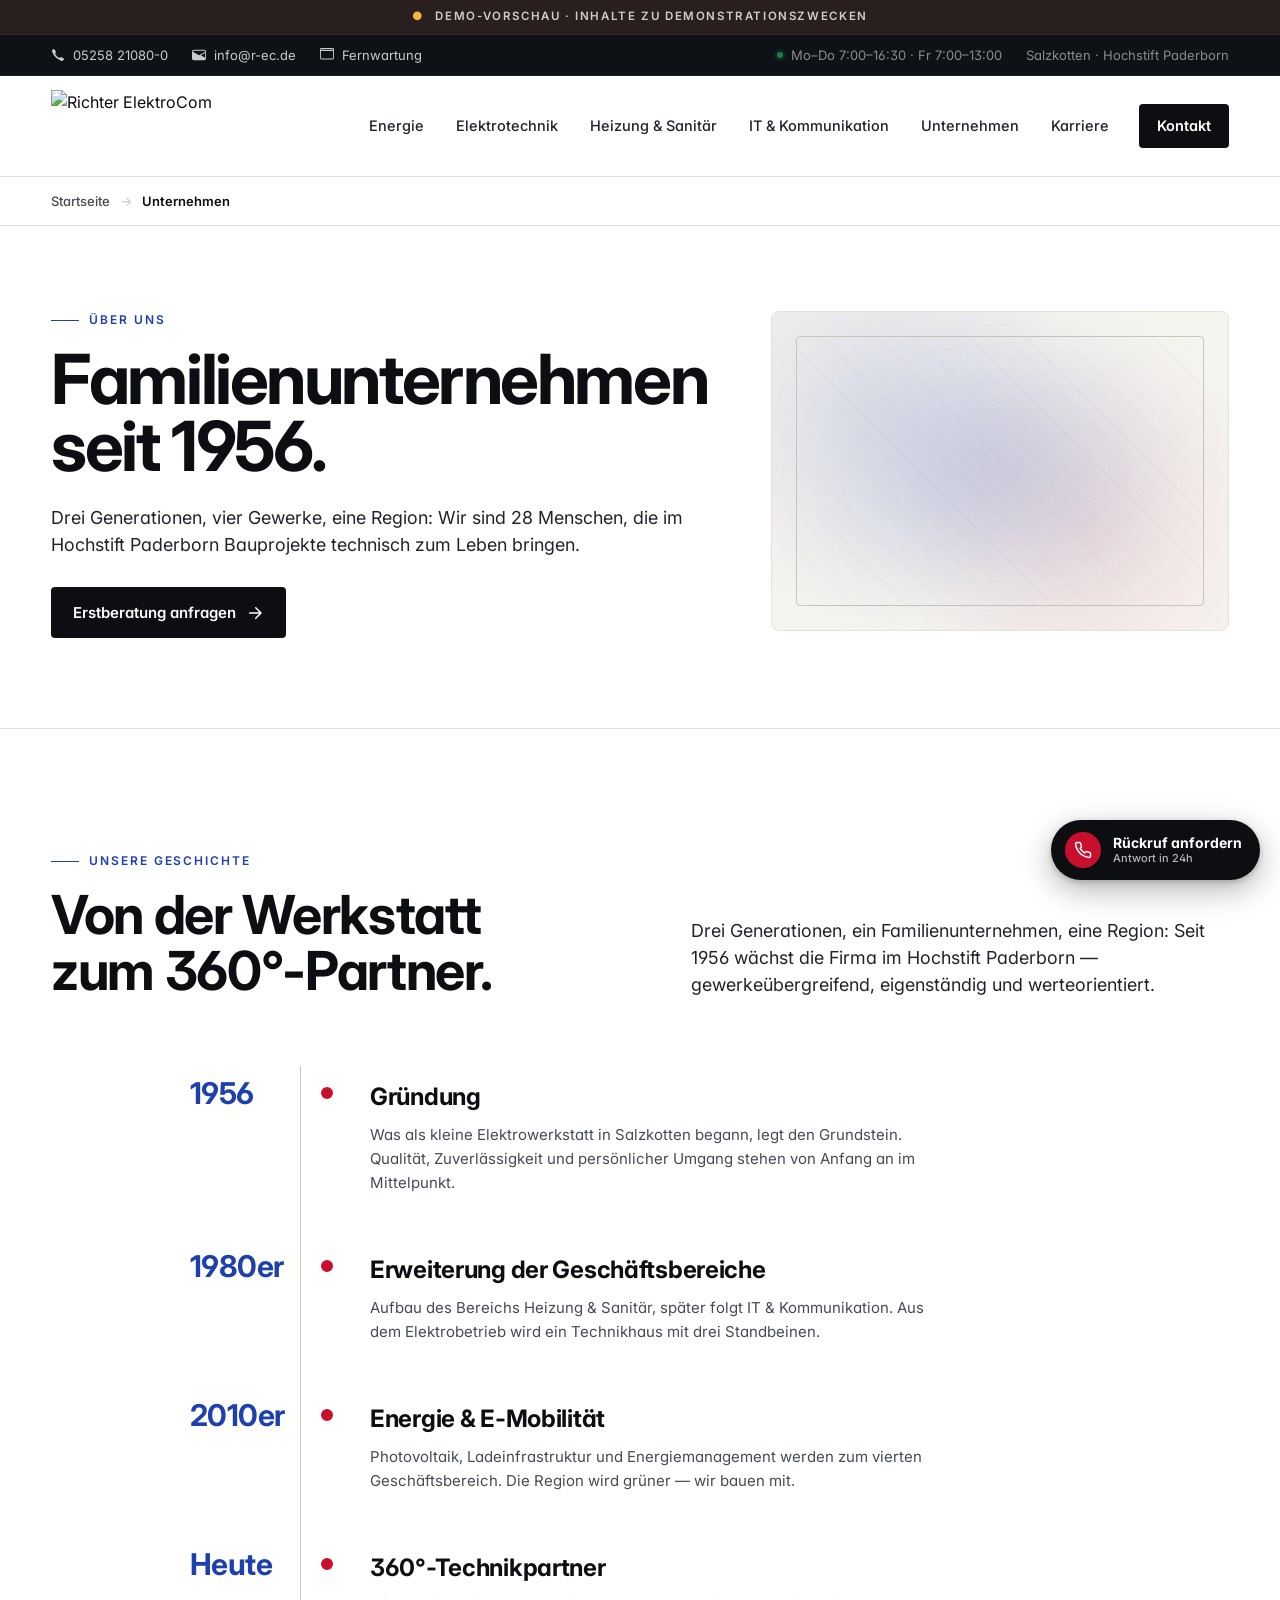
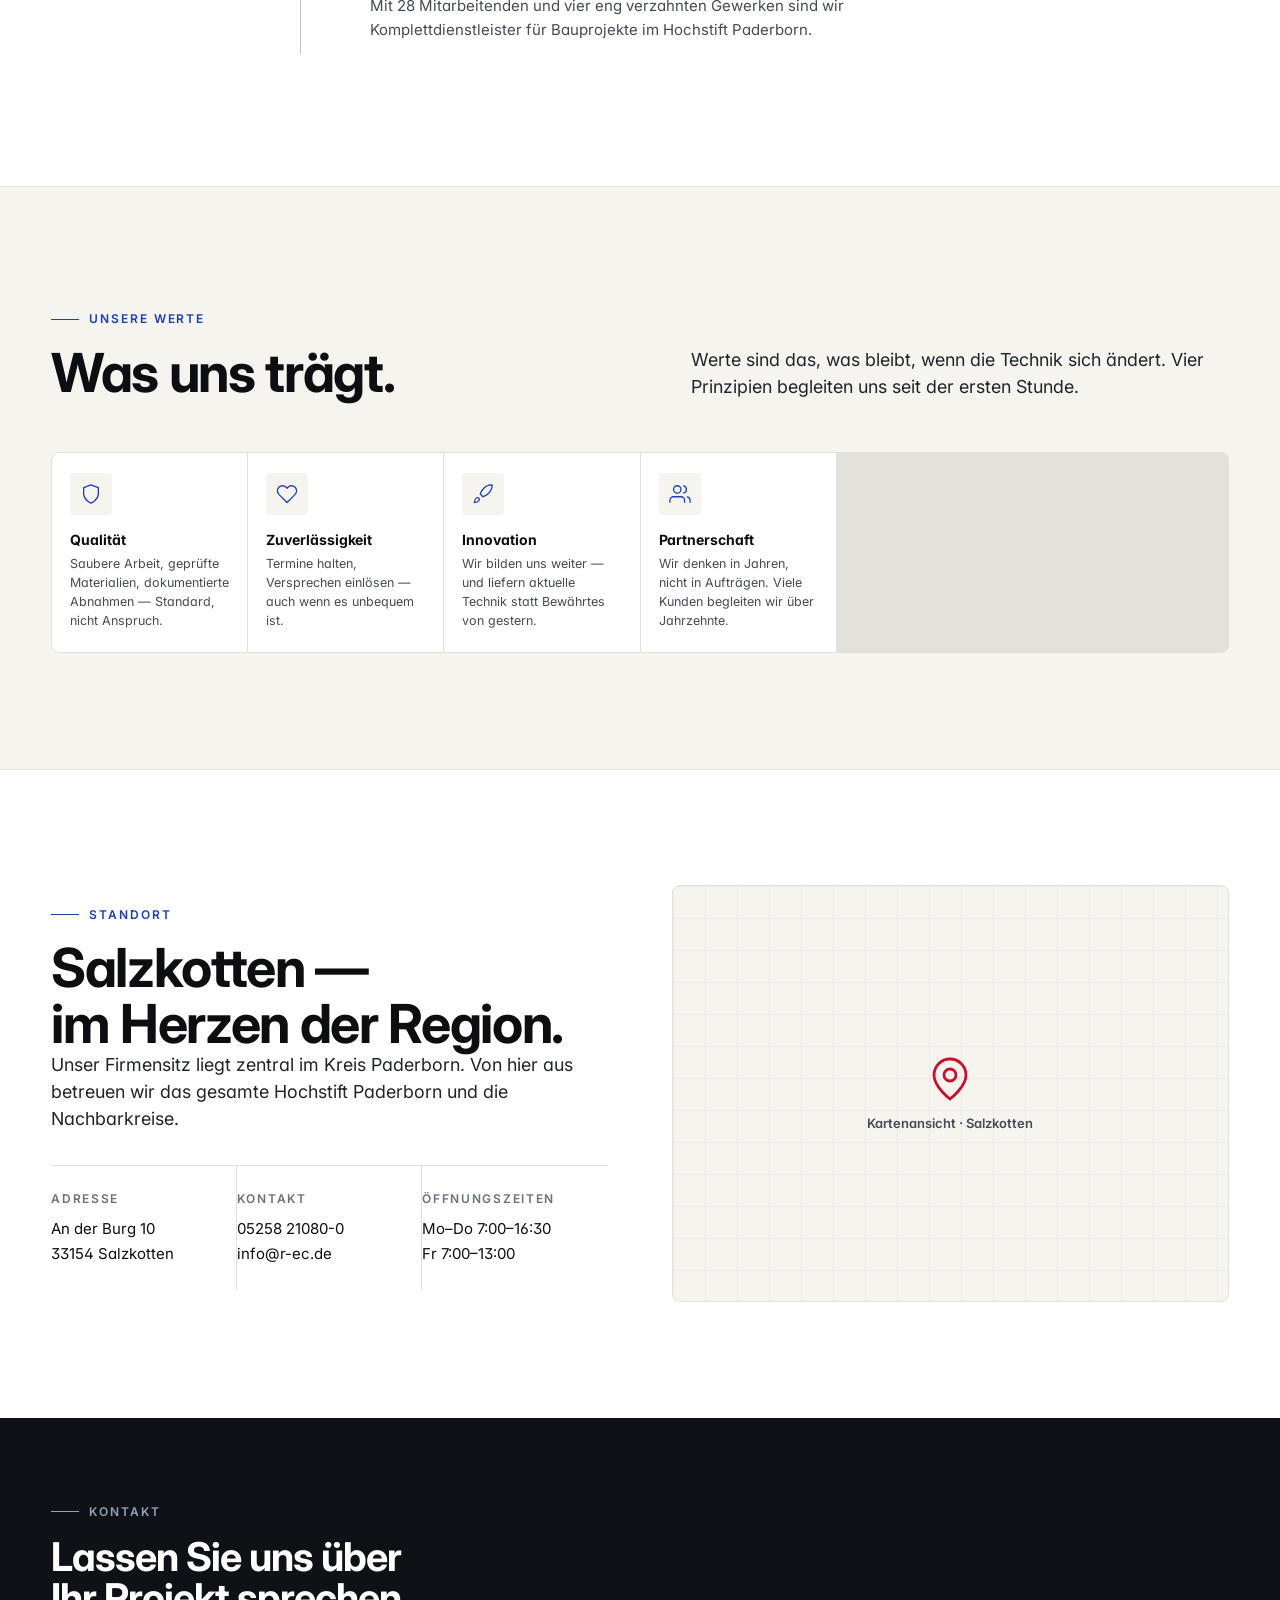
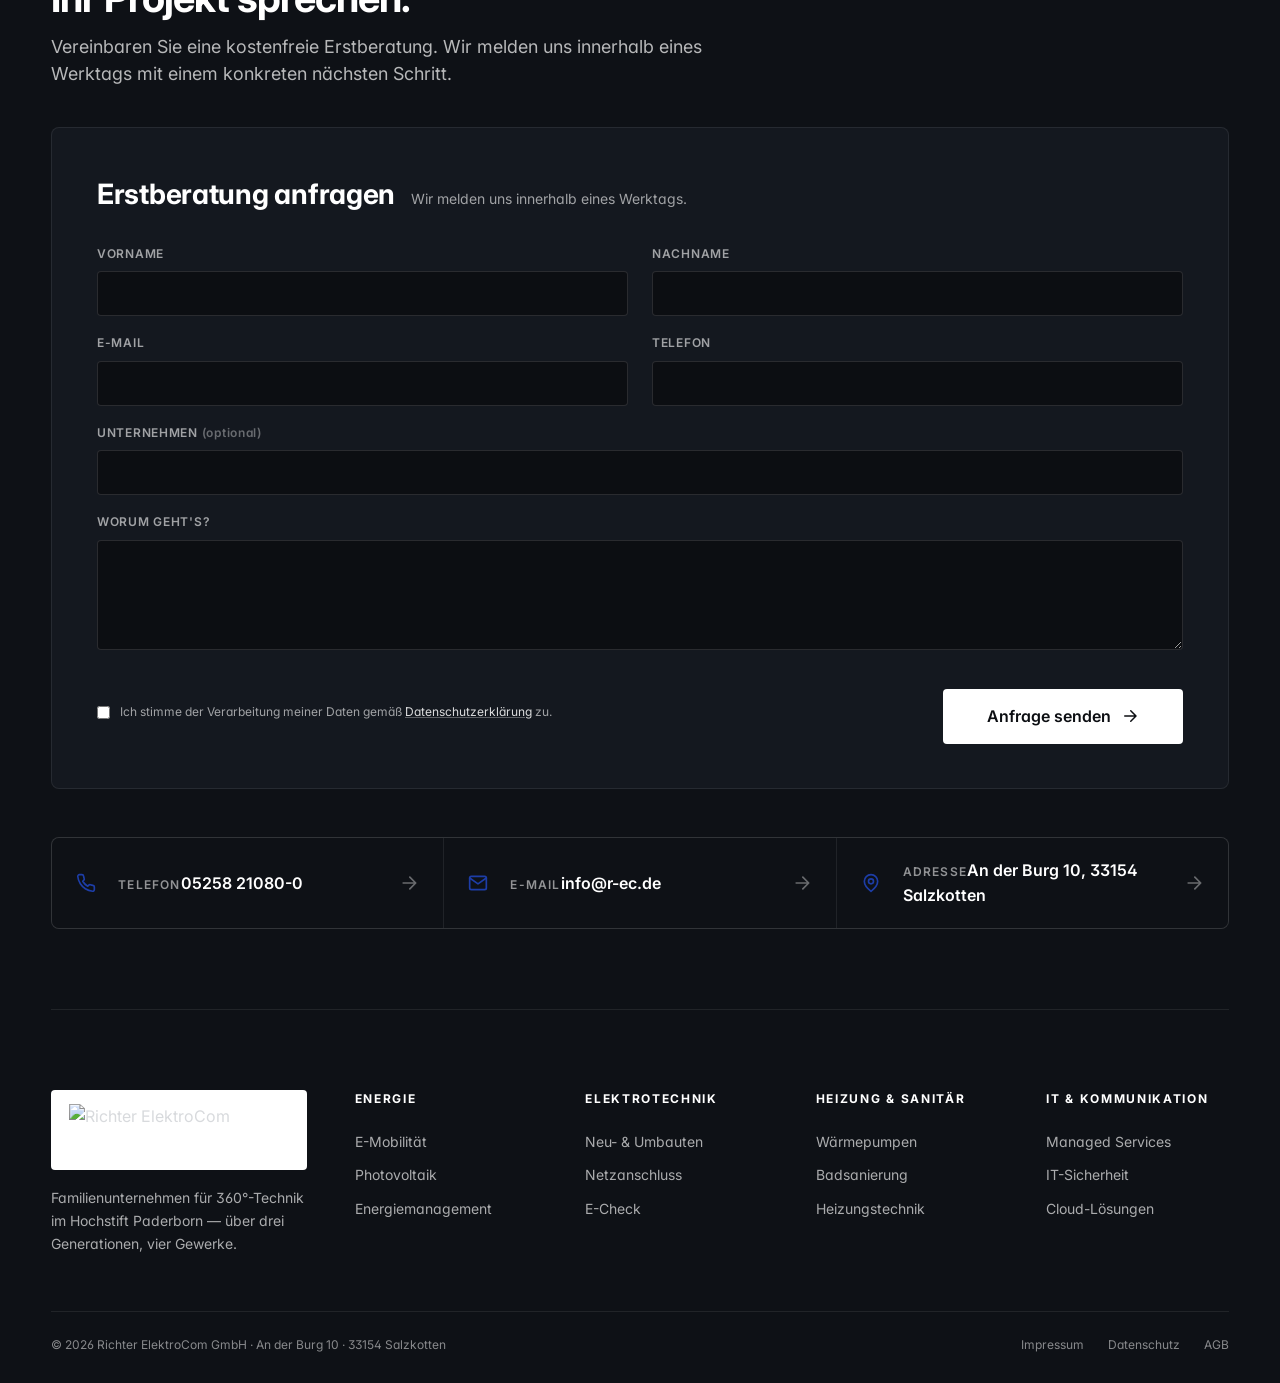
==== unternehmen.html @ 5698d4ee "Add files via upload V01" ====
<!DOCTYPE html>
<html lang="de">
<head>
  <meta charset="UTF-8" />
  <meta name="viewport" content="width=device-width, initial-scale=1, viewport-fit=cover" />
  <title>Unternehmen — Richter ElektroCom</title>
  <link rel="preconnect" href="https://fonts.googleapis.com" />
  <link rel="preconnect" href="https://fonts.gstatic.com" crossorigin />
  <link href="https://fonts.googleapis.com/css2?family=Inter:wght@400;500;600;700;800&display=swap" rel="stylesheet" />
  <link rel="stylesheet" href="style-pro.css" />
</head>
<body>

<div class="demo-strip"><span>●</span> Demo-Vorschau · Inhalte zu Demonstrationszwecken</div>

<div class="util-bar">
  <div class="wrap">
    <div class="util-left">
      <a class="util-link" href="tel:+495258210800"><svg viewBox="0 0 16 16" fill="currentColor"><path d="M3.654 1.328a.678.678 0 0 0-1.015-.063L1.605 2.3c-.483.484-.661 1.169-.45 1.77a17.568 17.568 0 0 0 4.168 6.608 17.569 17.569 0 0 0 6.608 4.168c.601.211 1.286.033 1.77-.45l1.034-1.034a.678.678 0 0 0-.063-1.015l-2.307-1.794a.678.678 0 0 0-.58-.122l-2.19.547a1.745 1.745 0 0 1-1.657-.459L5.482 8.062a1.745 1.745 0 0 1-.46-1.657l.548-2.19a.678.678 0 0 0-.122-.58L3.654 1.328z"/></svg>05258 21080-0</a>
      <a class="util-link" href="mailto:info@r-ec.de"><svg viewBox="0 0 16 16" fill="currentColor"><path d="M0 4a2 2 0 0 1 2-2h12a2 2 0 0 1 2 2v8a2 2 0 0 1-2 2H2a2 2 0 0 1-2-2V4zm2-1a1 1 0 0 0-1 1v.217l7 4.2 7-4.2V4a1 1 0 0 0-1-1H2zm13 2.383-4.758 2.855L15 11.114v-5.73z"/></svg>info@r-ec.de</a>
      <a class="util-link" href="#"><svg viewBox="0 0 16 16" fill="currentColor"><path d="M0 1.5A1.5 1.5 0 0 1 1.5 0h13A1.5 1.5 0 0 1 16 1.5v10A1.5 1.5 0 0 1 14.5 13h-13A1.5 1.5 0 0 1 0 11.5v-10zM1.5 1a.5.5 0 0 0-.5.5V2h14v-.5a.5.5 0 0 0-.5-.5h-13zm14 2.5H1v8a.5.5 0 0 0 .5.5h13a.5.5 0 0 0 .5-.5v-8z"/></svg>Fernwartung</a>
    </div>
    <div class="util-right">
      <span class="util-meta"><span class="dot"></span> Mo–Do 7:00–16:30 · Fr 7:00–13:00</span>
      <span class="util-meta">Salzkotten · Hochstift Paderborn</span>
    </div>
  </div>
</div>

<header class="site-header">
  <div class="wrap">
    <a href="index.html" class="brand"><img class="brand-logo" src="https://www.richter-elektrocom.de/wp-content/uploads/2023/02/R-EC_Logo_inv.png" alt="Richter ElektroCom" /></a>
    <nav class="nav">
      <a href="energie.html">Energie</a>
      <a href="elektrotechnik.html">Elektrotechnik</a>
      <a href="heizung-sanitaer.html">Heizung & Sanitär</a>
      <a href="it-kommunikation.html">IT & Kommunikation</a>
      <a href="unternehmen.html" aria-current="page" class="active">Unternehmen</a>
      <a href="karriere.html">Karriere</a>
      <a href="index.html#kontakt" class="cta">Kontakt</a>
    </nav>
    <button class="nav-mobile-toggle" id="navToggle" aria-label="Menü öffnen"><span></span></button>
  </div>
</header>

<aside class="nav-drawer" id="navDrawer">
  <div class="nav-drawer-head"><img class="brand-logo" src="https://www.richter-elektrocom.de/wp-content/uploads/2023/02/R-EC_Logo_inv.png" alt="Richter ElektroCom" /><button class="nav-drawer-close" id="navClose">×</button></div>
  <a href="energie.html">Energie <span class="num">01</span></a>
  <a href="elektrotechnik.html">Elektrotechnik <span class="num">02</span></a>
  <a href="heizung-sanitaer.html">Heizung & Sanitär <span class="num">03</span></a>
  <a href="it-kommunikation.html">IT & Kommunikation <span class="num">04</span></a>
  <a href="unternehmen.html" class="active">Unternehmen <span class="num">05</span></a>
  <a href="karriere.html">Karriere <span class="num">06</span></a>
  <a href="index.html#kontakt" style="color: var(--brand-blue);">Kontakt aufnehmen <span class="num">→</span></a>
</aside>


<nav class="breadcrumb"><div class="wrap"><a href="index.html">Startseite</a><span class="sep">→</span><span class="current">Unternehmen</span></div></nav>

<section class="page-hero" data-acc="default"><div class="wrap"><div class="page-hero-grid">
    <div>
      <span class="eyebrow">Über uns</span>
      <h1 class="h-display" style="font-size: clamp(36px, 5.4vw, 72px); margin-top: 16px;">Familienunternehmen<br/>seit 1956.</h1>
      <p class="lead" style="margin-top: 24px;">Drei Generationen, vier Gewerke, eine Region: Wir sind 28 Menschen, die im Hochstift Paderborn Bauprojekte technisch zum Leben bringen.</p>
      <div class="hero-cta" style="margin-top: 28px;">
        <a href="#kontakt" class="btn btn-primary">Erstberatung anfragen <span class="arr"><svg viewBox="0 0 24 24" fill="none" stroke="currentColor" stroke-width="2" stroke-linecap="round" stroke-linejoin="round"><path d="M5 12h14M13 5l7 7-7 7"/></svg></span></a>
      </div>
    </div>
    <div class="page-hero-art" aria-hidden="true"></div>
  </div></div></section>

<main>
<section class="story">
  <div class="wrap">
    <header class="services-head"><div><span class="eyebrow">Unsere Geschichte</span><h2 class="h-section" style="margin-top: 16px;">Von der Werkstatt<br/>zum 360°-Partner.</h2></div><p class="lead">Drei Generationen, ein Familienunternehmen, eine Region: Seit 1956 wächst die Firma im Hochstift Paderborn — gewerkeübergreifend, eigenständig und werteorientiert.</p></header>
    <div class="timeline"><article class="timeline-item" data-reveal data-reveal-idx="0"><div class="timeline-era">1956</div><div class="timeline-body"><h3>Gründung</h3><p>Was als kleine Elektrowerkstatt in Salzkotten begann, legt den Grundstein. Qualität, Zuverlässigkeit und persönlicher Umgang stehen von Anfang an im Mittelpunkt.</p></div></article><article class="timeline-item" data-reveal data-reveal-idx="1"><div class="timeline-era">1980er</div><div class="timeline-body"><h3>Erweiterung der Geschäftsbereiche</h3><p>Aufbau des Bereichs Heizung & Sanitär, später folgt IT & Kommunikation. Aus dem Elektrobetrieb wird ein Technikhaus mit drei Standbeinen.</p></div></article><article class="timeline-item" data-reveal data-reveal-idx="2"><div class="timeline-era">2010er</div><div class="timeline-body"><h3>Energie & E-Mobilität</h3><p>Photovoltaik, Ladeinfrastruktur und Energiemanagement werden zum vierten Geschäftsbereich. Die Region wird grüner — wir bauen mit.</p></div></article><article class="timeline-item" data-reveal data-reveal-idx="3"><div class="timeline-era">Heute</div><div class="timeline-body"><h3>360°-Technikpartner</h3><p>Mit 28 Mitarbeitenden und vier eng verzahnten Gewerken sind wir Komplettdienstleister für Bauprojekte im Hochstift Paderborn.</p></div></article></div>
  </div>
</section>
<section class="values">
  <div class="wrap">
    <header class="services-head"><div><span class="eyebrow">Unsere Werte</span><h2 class="h-section" style="margin-top: 16px;">Was uns trägt.</h2></div><p class="lead">Werte sind das, was bleibt, wenn die Technik sich ändert. Vier Prinzipien begleiten uns seit der ersten Stunde.</p></header>
    <div class="industry-grid">
      <div class="industry"><div class="industry-icon"><svg viewBox="0 0 24 24" fill="none" stroke="currentColor" stroke-width="1.4" stroke-linecap="round" stroke-linejoin="round"><path d="M12 22s8-4 8-10V5l-8-3-8 3v7c0 6 8 10 8 10z"/></svg></div><h4>Qualität</h4><p>Saubere Arbeit, geprüfte Materialien, dokumentierte Abnahmen — Standard, nicht Anspruch.</p></div>
      <div class="industry"><div class="industry-icon"><svg viewBox="0 0 24 24" fill="none" stroke="currentColor" stroke-width="1.4" stroke-linecap="round" stroke-linejoin="round"><path d="M20.84 4.61a5.5 5.5 0 0 0-7.78 0L12 5.67l-1.06-1.06a5.5 5.5 0 0 0-7.78 7.78l1.06 1.06L12 21.23l7.78-7.78 1.06-1.06a5.5 5.5 0 0 0 0-7.78z"/></svg></div><h4>Zuverlässigkeit</h4><p>Termine halten, Versprechen einlösen — auch wenn es unbequem ist.</p></div>
      <div class="industry"><div class="industry-icon"><svg viewBox="0 0 24 24" fill="none" stroke="currentColor" stroke-width="1.4" stroke-linecap="round" stroke-linejoin="round"><path d="M4.5 16.5c-1.5 1.26-2 5-2 5s3.74-.5 5-2c.71-.84.7-2.13-.09-2.91a2.18 2.18 0 0 0-2.91-.09zM12 15l-3-3a22 22 0 0 1 2-3.95A12.88 12.88 0 0 1 22 2c0 2.72-.78 7.5-6 11a22.35 22.35 0 0 1-4 2z"/></svg></div><h4>Innovation</h4><p>Wir bilden uns weiter — und liefern aktuelle Technik statt Bewährtes von gestern.</p></div>
      <div class="industry"><div class="industry-icon"><svg viewBox="0 0 24 24" fill="none" stroke="currentColor" stroke-width="1.4" stroke-linecap="round" stroke-linejoin="round"><path d="M17 21v-2a4 4 0 0 0-4-4H5a4 4 0 0 0-4 4v2"/><circle cx="9" cy="7" r="4"/><path d="M23 21v-2a4 4 0 0 0-3-3.87M16 3.13a4 4 0 0 1 0 7.75"/></svg></div><h4>Partnerschaft</h4><p>Wir denken in Jahren, nicht in Aufträgen. Viele Kunden begleiten wir über Jahrzehnte.</p></div>
    </div>
  </div>
</section>
<section class="location">
  <div class="wrap">
    <div class="location-grid">
      <div class="location-info"><span class="eyebrow">Standort</span><h2 class="h-section" style="margin-top: 16px;">Salzkotten —<br/>im Herzen der Region.</h2><p class="lead">Unser Firmensitz liegt zentral im Kreis Paderborn. Von hier aus betreuen wir das gesamte Hochstift Paderborn und die Nachbarkreise.</p>
        <div class="location-meta">
          <div><strong>Adresse</strong><span>An der Burg 10<br/>33154 Salzkotten</span></div>
          <div><strong>Kontakt</strong><span>05258 21080-0<br/>info@r-ec.de</span></div>
          <div><strong>Öffnungszeiten</strong><span>Mo–Do 7:00–16:30<br/>Fr 7:00–13:00</span></div>
        </div>
      </div>
      <div class="location-map"><div class="map-ph"><svg viewBox="0 0 24 24" fill="none" stroke="currentColor" stroke-width="1.4"><path d="M20 10c0 6-8 12-8 12s-8-6-8-12a8 8 0 0 1 16 0z"/><circle cx="12" cy="10" r="3"/></svg><span>Kartenansicht · Salzkotten</span></div></div>
    </div>
  </div>
</section>
</main>

<section class="contact" id="kontakt">
  <div class="wrap">
    <div class="contact-top">
      <div class="contact-info">
        <span class="eyebrow" style="color: #94a3b8;">Kontakt</span>
        <h2 class="h-section" style="margin-top: 16px;">Lassen Sie uns über<br/>Ihr Projekt sprechen.</h2>
        <p class="lead">Vereinbaren Sie eine kostenfreie Erstberatung. Wir melden uns innerhalb eines Werktags mit einem konkreten nächsten Schritt.</p>
      </div>
      <form class="form-card" onsubmit="event.preventDefault(); this.querySelector('.success').style.display='block'; this.querySelector('button').style.display='none';">
        <div class="form-head">
          <h3>Erstberatung anfragen</h3>
          <p class="sub">Wir melden uns innerhalb eines Werktags.</p>
        </div>
        <div class="form-grid">
          <div class="field"><label>Vorname</label><input type="text" required /></div>
          <div class="field"><label>Nachname</label><input type="text" required /></div>
          <div class="field"><label>E-Mail</label><input type="email" required /></div>
          <div class="field"><label>Telefon</label><input type="tel" required /></div>
          <div class="field span-all"><label>Unternehmen <span style="text-transform:none; opacity: 0.6;">(optional)</span></label><input type="text" /></div>
          <div class="field span-all"><label>Worum geht's?</label><textarea required></textarea></div>
        </div>
        <div class="form-foot">
          <div class="privacy">
            <input type="checkbox" required />
            <label>Ich stimme der Verarbeitung meiner Daten gemäß <a href="#">Datenschutzerklärung</a> zu.</label>
          </div>
          <button type="submit">
            Anfrage senden
            <svg width="18" height="18" viewBox="0 0 24 24" fill="none" stroke="currentColor" stroke-width="2" stroke-linecap="round" stroke-linejoin="round"><path d="M5 12h14M13 5l7 7-7 7"/></svg>
          </button>
        </div>
        <div class="success" style="display:none; margin-top: 20px; padding: 16px; background: rgba(16,185,129,0.1); border: 1px solid rgba(16,185,129,0.3); border-radius: 8px; color: #d1fae5; font-size: 14px;">✓ Vielen Dank! Wir melden uns innerhalb von 24 Stunden bei Ihnen.</div>
      </form>
    </div>
    <div class="contact-channels">
          <a class="channel" href="tel:+495258210800"><svg viewBox="0 0 24 24" fill="none" stroke="currentColor" stroke-width="2" stroke-linecap="round" stroke-linejoin="round"><path d="M22 16.92v3a2 2 0 0 1-2.18 2 19.79 19.79 0 0 1-8.63-3.07 19.5 19.5 0 0 1-6-6 19.79 19.79 0 0 1-3.07-8.67A2 2 0 0 1 4.11 2h3a2 2 0 0 1 2 1.72 12.84 12.84 0 0 0 .7 2.81 2 2 0 0 1-.45 2.11L8.09 9.91a16 16 0 0 0 6 6l1.27-1.27a2 2 0 0 1 2.11-.45 12.84 12.84 0 0 0 2.81.7A2 2 0 0 1 22 16.92z"/></svg><span><span class="label">Telefon</span><span class="value">05258 21080-0</span></span><svg class="arrow" width="18" height="18" viewBox="0 0 24 24" fill="none" stroke="currentColor" stroke-width="2" stroke-linecap="round" stroke-linejoin="round"><path d="M5 12h14M13 5l7 7-7 7"/></svg></a>
          <a class="channel" href="mailto:info@r-ec.de"><svg viewBox="0 0 24 24" fill="none" stroke="currentColor" stroke-width="2" stroke-linecap="round" stroke-linejoin="round"><path d="M4 4h16c1.1 0 2 .9 2 2v12c0 1.1-.9 2-2 2H4c-1.1 0-2-.9-2-2V6c0-1.1.9-2 2-2z"/><path d="m22 6-10 7L2 6"/></svg><span><span class="label">E-Mail</span><span class="value">info@r-ec.de</span></span><svg class="arrow" width="18" height="18" viewBox="0 0 24 24" fill="none" stroke="currentColor" stroke-width="2" stroke-linecap="round" stroke-linejoin="round"><path d="M5 12h14M13 5l7 7-7 7"/></svg></a>
          <a class="channel" href="#"><svg viewBox="0 0 24 24" fill="none" stroke="currentColor" stroke-width="2" stroke-linecap="round" stroke-linejoin="round"><path d="M20 10c0 6-8 12-8 12s-8-6-8-12a8 8 0 0 1 16 0z"/><circle cx="12" cy="10" r="3"/></svg><span><span class="label">Adresse</span><span class="value">An der Burg 10, 33154 Salzkotten</span></span><svg class="arrow" width="18" height="18" viewBox="0 0 24 24" fill="none" stroke="currentColor" stroke-width="2" stroke-linecap="round" stroke-linejoin="round"><path d="M5 12h14M13 5l7 7-7 7"/></svg></a>
        </div>

    <div class="footer-grid">
      <div class="footer-col footer-brand"><img class="brand-logo" src="https://www.richter-elektrocom.de/wp-content/uploads/2023/02/R-EC_Logo_inv.png" alt="Richter ElektroCom" style="height: 52px;" /><p>Familienunternehmen für 360°-Technik im Hochstift Paderborn — über drei Generationen, vier Gewerke.</p></div>
      <div class="footer-col"><h5>Energie</h5><a href="energie.html#e-mobilitaet">E-Mobilität</a><a href="energie.html#photovoltaik">Photovoltaik</a><a href="energie.html#energiemanagement">Energiemanagement</a></div>
      <div class="footer-col"><h5>Elektrotechnik</h5><a href="elektrotechnik.html#neu-umbauten">Neu- & Umbauten</a><a href="elektrotechnik.html#netzanschluss">Netzanschluss</a><a href="elektrotechnik.html#e-check">E-Check</a></div>
      <div class="footer-col"><h5>Heizung & Sanitär</h5><a href="heizung-sanitaer.html#waermepumpen">Wärmepumpen</a><a href="heizung-sanitaer.html#badsanierung">Badsanierung</a><a href="heizung-sanitaer.html#heizungstechnik">Heizungstechnik</a></div>
      <div class="footer-col"><h5>IT & Kommunikation</h5><a href="it-kommunikation.html#managed-services">Managed Services</a><a href="it-kommunikation.html#it-sicherheit">IT-Sicherheit</a><a href="it-kommunikation.html#cloud">Cloud-Lösungen</a></div>
    </div>
    <div class="footer-bottom"><p>© 2026 Richter ElektroCom GmbH · An der Burg 10 · 33154 Salzkotten</p><div class="links"><a href="#">Impressum</a><a href="#">Datenschutz</a><a href="#">AGB</a></div></div>
  </div>
</section>

<a href="#kontakt" class="sticky-cta" aria-label="Rückruf anfordern">
  <span class="sticky-cta-icon" aria-hidden="true"><svg viewBox="0 0 24 24" fill="none" stroke="currentColor" stroke-width="2" stroke-linecap="round" stroke-linejoin="round"><path d="M22 16.92v3a2 2 0 0 1-2.18 2 19.79 19.79 0 0 1-8.63-3.07 19.5 19.5 0 0 1-6-6 19.79 19.79 0 0 1-3.07-8.67A2 2 0 0 1 4.11 2h3a2 2 0 0 1 2 1.72 12.84 12.84 0 0 0 .7 2.81 2 2 0 0 1-.45 2.11L8.09 9.91a16 16 0 0 0 6 6l1.27-1.27a2 2 0 0 1 2.11-.45 12.84 12.84 0 0 1 2.81.7A2 2 0 0 1 22 16.92z"/></svg></span>
  <span class="sticky-cta-text"><span class="t1">Rückruf anfordern</span><span class="t2">Antwort in 24h</span></span>
</a>

<script>
  const navToggle = document.getElementById('navToggle');
  const navDrawer = document.getElementById('navDrawer');
  const navClose = document.getElementById('navClose');
  if (navToggle && navDrawer && navClose) {
    navToggle.addEventListener('click', () => { navDrawer.classList.add('open'); document.body.style.overflow='hidden'; });
    navClose.addEventListener('click', () => { navDrawer.classList.remove('open'); document.body.style.overflow=''; });
    navDrawer.querySelectorAll('a').forEach(a => a.addEventListener('click', () => { navDrawer.classList.remove('open'); document.body.style.overflow=''; }));
  }
  if ('IntersectionObserver' in window) {
    const items = document.querySelectorAll('[data-reveal], .step-v');
    const observer = new IntersectionObserver((entries) => {
      entries.forEach((entry) => {
        if (entry.isIntersecting) {
          const idx = parseInt(entry.target.getAttribute('data-reveal-idx') || '0', 10);
          setTimeout(() => entry.target.classList.add('in'), idx * 100);
          observer.unobserve(entry.target);
        }
      });
    }, { threshold: 0.2, rootMargin: '0px 0px -8% 0px' });
    items.forEach(el => observer.observe(el));
  } else {
    document.querySelectorAll('[data-reveal], .step-v').forEach(el => el.classList.add('in'));
  }
</script>

</body>
</html>
---- style-pro.css ----
/* ==========================================
   RICHTER ELEKTROCOM — PRO REDESIGN
   Industrial Editorial — robust, restrained
   ========================================== */

:root {
  /* Brand */
  --brand-blue:        #1e40af;
  --brand-blue-deep:   #14307e;
  --brand-red:         #c8102e;       /* R-EC logo red */

  /* Sparten-Akzente (use as hairlines / 4px chips only) */
  --acc-energie:       #0f8a5b;
  --acc-elektro:       #c8102e;
  --acc-heizung:       #1d4ed8;
  --acc-it:            #4b5563;

  /* Neutrals */
  --ink:               #0c0e12;
  --ink-2:             #1f242b;
  --ink-3:             #444b54;
  --muted:             #6a727b;
  --hair:              #e3e1dc;       /* warm hairline */
  --hair-strong:       #c9c6bf;
  --paper:             #ffffff;
  --paper-warm:        #f6f4ef;       /* warm off-white */
  --paper-cool:        #f3f5f8;       /* cool surface */
  --steel:             #0e1116;       /* near-black for footer / dark sections */

  /* Type */
  --sans: "Inter", -apple-system, BlinkMacSystemFont, "Segoe UI", Roboto, sans-serif;
  --display: "Inter", "Inter Tight", -apple-system, BlinkMacSystemFont, sans-serif;

  /* Geometry */
  --rad-xs: 2px;
  --rad-sm: 4px;
  --rad-md: 8px;
  --rad-lg: 14px;

  /* Layout */
  --gutter: clamp(20px, 4vw, 56px);
  --max:    1440px;
}

* { box-sizing: border-box; margin: 0; padding: 0; }

html { -webkit-text-size-adjust: 100%; scroll-behavior: smooth; }

body {
  font-family: var(--sans);
  font-size: 16px;
  line-height: 1.55;
  color: var(--ink);
  background: var(--paper);
  -webkit-font-smoothing: antialiased;
  -moz-osx-font-smoothing: grayscale;
  font-feature-settings: "ss01", "cv11";
  overflow-x: hidden;
}

img { max-width: 100%; height: auto; display: block; }
a { color: inherit; text-decoration: none; }
button { font: inherit; color: inherit; background: none; border: 0; cursor: pointer; }

::selection { background: var(--brand-blue); color: #fff; }

.wrap {
  width: 100%;
  max-width: var(--max);
  margin: 0 auto;
  padding: 0 var(--gutter);
}

/* ============ Type system ============ */
.eyebrow {
  font-size: 12px;
  letter-spacing: 0.16em;
  text-transform: uppercase;
  font-weight: 600;
  color: var(--brand-blue);
  display: inline-flex;
  align-items: center;
  gap: 10px;
}
.eyebrow::before {
  content: "";
  width: 28px; height: 1px;
  background: currentColor;
  display: inline-block;
}

.h-display {
  font-family: var(--display);
  font-size: clamp(40px, 6.4vw, 88px);
  line-height: 0.98;
  letter-spacing: -0.035em;
  font-weight: 700;
  color: var(--ink);
  text-wrap: balance;
}
.h-section {
  font-family: var(--display);
  font-size: clamp(32px, 4.2vw, 56px);
  line-height: 1.04;
  letter-spacing: -0.025em;
  font-weight: 700;
  text-wrap: balance;
}
.h-card {
  font-size: clamp(22px, 2.2vw, 28px);
  line-height: 1.15;
  letter-spacing: -0.018em;
  font-weight: 700;
}
.lead {
  font-size: clamp(17px, 1.4vw, 20px);
  line-height: 1.5;
  color: var(--ink-2);
  max-width: 62ch;
}
.lead .lead-emph {
  font-weight: 700;
  font-size: 1.14em;
  color: var(--ink);
}
.body-muted { color: var(--ink-3); }

/* ============ Top utility bar ============ */
.util-bar {
  background: var(--steel);
  color: #d8dadd;
  font-size: 13px;
  border-bottom: 1px solid #1c2026;
}
.util-bar .wrap {
  display: flex;
  align-items: center;
  justify-content: space-between;
  gap: 24px;
  padding-top: 10px;
  padding-bottom: 10px;
}
.util-left, .util-right {
  display: flex;
  gap: 24px;
  align-items: center;
  flex-wrap: wrap;
}
.util-link {
  display: inline-flex;
  align-items: center;
  gap: 8px;
  color: inherit;
  opacity: 0.92;
  transition: opacity 0.2s;
}
.util-link:hover { opacity: 1; color: #fff; }
.util-link svg { width: 14px; height: 14px; flex-shrink: 0; }
.util-meta {
  display: inline-flex;
  align-items: center;
  gap: 8px;
  opacity: 0.6;
}
.util-meta .dot {
  width: 6px; height: 6px; border-radius: 50%;
  background: #22c55e;
  box-shadow: 0 0 0 3px rgba(34,197,94,0.18);
}
@media (max-width: 800px) {
  .util-bar .wrap { padding-left: 16px; padding-right: 16px; }
  .util-right { display: none; }
  .util-left { gap: 16px; font-size: 12px; }
}

/* ============ Header / Nav ============ */
.site-header {
  position: sticky;
  top: 0;
  z-index: 90;
  background: rgba(255,255,255,0.96);
  backdrop-filter: saturate(180%) blur(10px);
  -webkit-backdrop-filter: saturate(180%) blur(10px);
  border-bottom: 1px solid var(--hair);
}
.site-header .wrap {
  display: flex;
  align-items: center;
  justify-content: space-between;
  gap: 32px;
  padding-top: 14px;
  padding-bottom: 14px;
}
.brand {
  display: flex;
  align-items: center;
  gap: 14px;
  flex-shrink: 0;
}
.brand-logo {
  height: 72px;
  width: auto;
  display: block;
}
@media (max-width: 600px) {
  .brand-logo { height: 54px; }
}
.brand-wordmark {
  display: none;
  flex-direction: column;
  line-height: 1.05;
}
.brand-wordmark .row1 {
  font-size: 13px;
  font-weight: 700;
  letter-spacing: 0.04em;
  text-transform: uppercase;
  color: var(--muted);
}
.brand-wordmark .row2 {
  font-size: 11px;
  letter-spacing: 0.14em;
  text-transform: uppercase;
  color: var(--muted);
  font-weight: 500;
  margin-top: 2px;
}
@media (min-width: 700px) {
  .brand-wordmark { display: flex; }
}

.nav {
  display: flex;
  align-items: center;
  gap: 4px;
}
.nav a {
  position: relative;
  padding: 10px 14px;
  font-size: 14.5px;
  font-weight: 500;
  color: var(--ink-2);
  border-radius: var(--rad-sm);
  transition: color 0.18s, background 0.18s;
}
.nav a:hover { color: var(--brand-blue); background: var(--paper-warm); }
.nav a.cta {
  margin-left: 12px;
  background: var(--ink);
  color: #fff;
  padding: 11px 18px;
  font-weight: 600;
}
.nav a.cta:hover { background: var(--brand-blue); }

.nav-mobile-toggle {
  display: none;
  width: 44px; height: 44px;
  align-items: center;
  justify-content: center;
}
.nav-mobile-toggle span {
  width: 22px; height: 2px;
  background: var(--ink);
  position: relative;
  transition: background 0.2s;
}
.nav-mobile-toggle span::before,
.nav-mobile-toggle span::after {
  content: "";
  position: absolute;
  left: 0;
  width: 22px; height: 2px;
  background: var(--ink);
  transition: transform 0.25s;
}
.nav-mobile-toggle span::before { top: -7px; }
.nav-mobile-toggle span::after  { top: 7px;  }

@media (max-width: 1080px) {
  .nav { display: none; }
  .nav-mobile-toggle { display: inline-flex; }
}

/* Mobile drawer */
.nav-drawer {
  position: fixed;
  inset: 0;
  background: var(--paper);
  z-index: 200;
  display: none;
  flex-direction: column;
  padding: 24px 24px 40px;
  overflow-y: auto;
}
.nav-drawer.open { display: flex; }
.nav-drawer-head {
  display: flex;
  justify-content: space-between;
  align-items: center;
  margin-bottom: 32px;
}
.nav-drawer-close {
  width: 44px; height: 44px;
  display: grid; place-items: center;
  font-size: 28px;
  color: var(--ink);
}
.nav-drawer a {
  display: flex;
  align-items: center;
  justify-content: space-between;
  padding: 18px 0;
  font-size: 22px;
  font-weight: 600;
  border-top: 1px solid var(--hair);
}
.nav-drawer a:last-child { border-bottom: 1px solid var(--hair); }
.nav-drawer a .num {
  font-size: 13px;
  font-weight: 500;
  color: var(--muted);
  font-variant-numeric: tabular-nums;
}

/* ============ Anniversary strip (replaces multi-color banner) ============ */
.anniv-strip {
  background: var(--paper-warm);
  border-bottom: 1px solid var(--hair);
}
.anniv-strip .wrap {
  display: flex;
  align-items: center;
  justify-content: center;
  gap: 24px;
  padding-top: 10px;
  padding-bottom: 10px;
  flex-wrap: wrap;
  font-size: 13px;
}
.anniv-badge {
  display: inline-flex;
  align-items: baseline;
  gap: 6px;
  font-weight: 700;
}
.anniv-badge .num {
  font-size: 22px;
  letter-spacing: -0.04em;
  color: var(--brand-blue);
}
.anniv-strip .sep {
  width: 1px; height: 14px; background: var(--hair-strong);
}
.anniv-strip .meta {
  color: var(--ink-3);
}

/* ============ HERO ============ */
.hero {
  border-bottom: 1px solid var(--hair);
  position: relative;
  overflow: hidden;
}
.hero .wrap {
  display: flex;
  flex-direction: column;
  gap: clamp(32px, 4vw, 56px);
  padding-top: clamp(40px, 6vw, 80px);
  padding-bottom: clamp(40px, 6vw, 80px);
}
.hero-top {
  display: grid;
  grid-template-columns: 1fr;
  gap: 24px;
}
.hero-text { display: flex; flex-direction: column; gap: clamp(18px, 2vw, 28px); }
.hero-text .region {
  display: inline-flex;
  align-items: center;
  gap: 10px;
  font-size: 13px;
  color: var(--ink-3);
  font-weight: 500;
  letter-spacing: 0.02em;
}
.hero-text .region svg { width: 14px; height: 14px; color: var(--brand-red); }
.hero-cta {
  display: flex;
  gap: 12px;
  flex-wrap: wrap;
  margin-top: 4px;
}
.btn {
  display: inline-flex;
  align-items: center;
  gap: 10px;
  padding: 14px 22px;
  font-size: 15px;
  font-weight: 600;
  border-radius: var(--rad-sm);
  transition: transform 0.18s, background 0.18s, box-shadow 0.18s, color 0.18s;
  min-height: 48px;
  white-space: nowrap;
}
.btn-primary {
  background: var(--ink);
  color: #fff;
}
.btn-primary:hover { background: var(--brand-blue); }
.btn-ghost {
  background: transparent;
  color: var(--ink);
  border: 1px solid var(--hair-strong);
}
.btn-ghost:hover { border-color: var(--ink); background: var(--paper-warm); }
.btn .arr {
  display: inline-flex;
  width: 18px; height: 18px;
  align-items: center; justify-content: center;
  transition: transform 0.2s;
}
.btn:hover .arr { transform: translateX(3px); }

/* Big horizontal team photo, full container width */
.hero-image {
  position: relative;
  border-radius: var(--rad-md);
  overflow: hidden;
  background: var(--paper-warm);
  isolation: isolate;
}
.hero-image img {
  width: 100%;
  height: auto;
  display: block;
}
.hero-image::after {
  content: "";
  position: absolute;
  inset: 0;
  background: linear-gradient(180deg, transparent 60%, rgba(12,14,18,0.32));
  z-index: 1;
  pointer-events: none;
}
.hero-stamp {
  position: absolute;
  left: 24px;
  bottom: 24px;
  z-index: 2;
  display: flex;
  align-items: center;
  gap: 12px;
  background: rgba(12,14,18,0.72);
  backdrop-filter: blur(8px);
  color: #fff;
  padding: 12px 16px;
  border-radius: var(--rad-sm);
  font-size: 13px;
}
.hero-stamp .pin {
  width: 15px; height: 15px;
  color: rgba(255,255,255,0.92);
  flex-shrink: 0;
}
@media (max-width: 600px) {
  .hero-stamp { left: 12px; bottom: 12px; font-size: 11px; padding: 8px 12px; gap: 8px; }
}

/* Stats integrated onto the hero image */
.hero-overlay {
  position: absolute;
  inset: auto 0 0 0;
  z-index: 2;
  display: flex;
  align-items: flex-end;
  justify-content: space-between;
  flex-wrap: wrap;
  gap: 16px 28px;
  padding: clamp(40px, 7vw, 72px) clamp(20px, 3vw, 36px) clamp(20px, 2.4vw, 30px);
  background: linear-gradient(to top, rgba(8,10,14,0.86) 0%, rgba(8,10,14,0.5) 45%, transparent 100%);
}
.hero-overlay .hero-stamp {
  position: static;
}
.hero-figures {
  display: flex;
  gap: clamp(22px, 3vw, 44px);
  margin-left: auto;
}
.hero-fig { text-align: right; color: #fff; line-height: 1; }
.hero-fig .v {
  display: block;
  font-size: clamp(26px, 2.8vw, 40px);
  font-weight: 700;
  letter-spacing: -0.03em;
}
.hero-fig .v sup {
  font-size: 0.5em;
  vertical-align: super;
  color: #7fb0ff;
  margin-left: 1px;
}
.hero-fig .k {
  display: block;
  margin-top: 8px;
  font-size: 11px;
  letter-spacing: 0.08em;
  text-transform: uppercase;
  color: rgba(255,255,255,0.72);
  font-weight: 600;
}
@media (max-width: 600px) {
  .hero-overlay { flex-direction: column; align-items: flex-start; gap: 14px; }
  .hero-figures { gap: 20px; margin-left: 0; }
  .hero-fig { text-align: left; }
}

/* Hero stats row — inside text column */
.hero-stats {
  display: grid;
  grid-template-columns: repeat(3, 1fr);
  border-top: 1px solid var(--hair);
  padding-top: 24px;
  gap: 16px;
  margin-top: 4px;
}
@media (max-width: 540px) {
  .hero-stats { grid-template-columns: repeat(3, 1fr); gap: 12px; }
}
.hero-stat .v {
  font-size: clamp(26px, 3vw, 38px);
  letter-spacing: -0.03em;
  font-weight: 700;
  line-height: 1;
}
.hero-stat .v sup {
  font-size: 0.5em;
  color: var(--brand-blue);
  font-weight: 700;
  vertical-align: super;
  margin-left: 2px;
}
.hero-stat .k {
  font-size: 13px;
  color: var(--muted);
  margin-top: 6px;
  letter-spacing: 0.01em;
}



/* ============ Services ============ */
.services {
  padding: clamp(72px, 9vw, 140px) 0;
  background: var(--paper);
}
.services-head {
  display: grid;
  grid-template-columns: 1.1fr 1fr;
  gap: 48px;
  align-items: end;
  margin-bottom: clamp(40px, 4vw, 64px);
}
.services-head .lead { margin-top: 8px; }
@media (max-width: 800px) {
  .services-head { grid-template-columns: 1fr; gap: 16px; }
}

.svc-grid {
  display: grid;
  grid-template-columns: repeat(2, 1fr);
  gap: 1px;
  background: var(--hair);
  border: 1px solid var(--hair);
  border-radius: var(--rad-md);
  overflow: hidden;
}
@media (max-width: 800px) { .svc-grid { grid-template-columns: 1fr; } }

/* ----- CARD VARIANT A: Editorial (default) ----- */
.svc {
  background: var(--paper);
  padding: clamp(28px, 3vw, 44px);
  display: grid;
  grid-template-rows: auto auto 1fr auto auto;
  gap: 16px;
  min-height: 380px;
  position: relative;
  transition: background 0.25s, transform 0.3s cubic-bezier(0.2,0.7,0.3,1), box-shadow 0.3s;
  cursor: pointer;
}
.svc:hover {
  background: var(--paper-warm);
  transform: translateY(-4px);
  box-shadow: 0 16px 40px rgba(12,14,18,0.09);
  z-index: 1;
}
.svc-num {
  font-size: 13px;
  font-variant-numeric: tabular-nums;
  color: var(--muted);
  letter-spacing: 0.04em;
  font-weight: 600;
  display: flex;
  align-items: center;
  gap: 10px;
}
.svc-num::before {
  content: "";
  display: inline-block;
  width: 12px; height: 12px;
  border-radius: 50%;
  background: var(--acc, var(--brand-blue));
}
.svc[data-acc="energie"] { --acc: var(--acc-energie); }
.svc[data-acc="elektro"] { --acc: var(--acc-elektro); }
.svc[data-acc="heizung"] { --acc: var(--acc-heizung); }
.svc[data-acc="it"]      { --acc: var(--acc-it); }

.svc-title { color: var(--ink); }
.svc-desc {
  color: var(--ink-3);
  font-size: 15px;
  line-height: 1.55;
  max-width: 50ch;
}
.svc-list {
  list-style: none;
  display: grid;
  grid-template-columns: repeat(2, 1fr);
  gap: 8px 24px;
  margin-top: 4px;
}
.svc-list li {
  font-size: 13.5px;
  color: var(--ink-2);
  display: flex;
  gap: 8px;
  align-items: baseline;
}
.svc-list li::before {
  content: "";
  flex-shrink: 0;
  width: 6px; height: 1px;
  background: var(--acc);
  align-self: center;
}
.svc-foot {
  display: flex;
  justify-content: space-between;
  align-items: center;
  padding-top: 16px;
  margin-top: 8px;
  border-top: 1px solid var(--hair);
}
.svc-foot a {
  font-size: 14px;
  font-weight: 600;
  color: var(--ink);
  display: inline-flex;
  align-items: center;
  gap: 8px;
  transition: gap 0.2s, color 0.2s;
}
.svc-foot a:hover { gap: 14px; color: var(--brand-blue); }
.svc-foot .tag {
  font-size: 11px;
  letter-spacing: 0.12em;
  text-transform: uppercase;
  color: var(--muted);
  font-weight: 600;
}

/* ----- CARD VARIANT B: Image-led ----- */
.svc-grid[data-variant="image"] .svc {
  padding: 0;
  display: flex;
  flex-direction: column;
  min-height: 460px;
  background: var(--ink);
  color: #fff;
  overflow: hidden;
}
.svc-grid[data-variant="image"] .svc::before {
  content: "";
  position: absolute;
  inset: 0;
  background: var(--svc-img, var(--paper-warm));
  background-size: cover;
  background-position: center;
  z-index: 0;
  transition: transform 0.5s cubic-bezier(0.2,0,0.2,1);
}
.svc-grid[data-variant="image"] .svc::after {
  content: "";
  position: absolute;
  inset: 0;
  background: linear-gradient(180deg, rgba(12,14,18,0.08) 0%, rgba(12,14,18,0.30) 48%, rgba(12,14,18,0.84) 100%);
  z-index: 1;
}
.svc-grid[data-variant="image"] .svc:hover::before { transform: scale(1.04); }
.svc-grid[data-variant="image"] .svc > * {
  position: relative;
  z-index: 2;
  color: #fff;
}
.svc-grid[data-variant="image"] .svc-num { color: rgba(255,255,255,0.7); padding: 28px 32px 0; }
.svc-grid[data-variant="image"] .svc-title { padding: 0 32px; margin-top: auto; }
.svc-grid[data-variant="image"] .svc-desc { color: rgba(255,255,255,0.78); padding: 0 32px; }
.svc-grid[data-variant="image"] .svc-list { display: none; }
.svc-grid[data-variant="image"] .svc-foot { padding: 16px 32px 28px; border-top: 1px solid rgba(255,255,255,0.18); }
.svc-grid[data-variant="image"] .svc-foot a { color: #fff; }
.svc-grid[data-variant="image"] .svc-foot .tag { color: rgba(255,255,255,0.6); }

/* ----- CARD VARIANT C: Monolith (dark with thin accent rail) ----- */
.svc-grid[data-variant="mono"] {
  background: var(--ink);
  border-color: var(--ink-2);
}
.svc-grid[data-variant="mono"] .svc {
  background: var(--ink);
  color: #fff;
  border-left: 3px solid var(--acc);
}
.svc-grid[data-variant="mono"] .svc:hover { background: #14181f; }
.svc-grid[data-variant="mono"] .svc-num { color: rgba(255,255,255,0.65); }
.svc-grid[data-variant="mono"] .svc-title { color: #fff; }
.svc-grid[data-variant="mono"] .svc-desc { color: rgba(255,255,255,0.7); }
.svc-grid[data-variant="mono"] .svc-list li { color: rgba(255,255,255,0.78); }
.svc-grid[data-variant="mono"] .svc-foot { border-top-color: rgba(255,255,255,0.12); }
.svc-grid[data-variant="mono"] .svc-foot a { color: #fff; }
.svc-grid[data-variant="mono"] .svc-foot a:hover { color: var(--acc); }
.svc-grid[data-variant="mono"] .svc-foot .tag { color: rgba(255,255,255,0.5); }

/* ============ Process / 360 — vertikal mit Icon links ============ */
.process {
  background: var(--paper-warm);
  border-top: 1px solid var(--hair);
  border-bottom: 1px solid var(--hair);
  padding: clamp(72px, 9vw, 140px) 0;
}
.process-head {
  display: grid;
  grid-template-columns: 1.1fr 1fr;
  gap: 48px;
  align-items: end;
  margin-bottom: clamp(40px, 4vw, 64px);
}
@media (max-width: 800px) { .process-head { grid-template-columns: 1fr; gap: 16px; } }

.steps-v {
  display: flex;
  flex-direction: column;
  max-width: 980px;
  margin: 0 auto;
  position: relative;
}
/* vertical guide line (desktop only) */
.steps-v::before {
  content: "";
  position: absolute;
  left: 47px;
  top: 0;
  bottom: 0;
  width: 1px;
  background: var(--hair-strong);
  z-index: 0;
}
@media (max-width: 700px) {
  .steps-v::before { left: 27px; }
}

.step-v {
  display: grid;
  grid-template-columns: 96px 1fr;
  align-items: start;
  gap: 32px;
  padding: 32px 0;
  border-bottom: 1px solid var(--hair-strong);
  position: relative;
  opacity: 0;
  transform: translateY(40px);
  transition: opacity 0.7s cubic-bezier(0.2,0.7,0.3,1), transform 0.7s cubic-bezier(0.2,0.7,0.3,1);
}
.step-v.in {
  opacity: 1;
  transform: translateY(0);
}
.step-v:last-child { border-bottom: 0; }
@media (max-width: 700px) {
  .step-v { grid-template-columns: 56px 1fr; gap: 18px; padding: 24px 0; }
}

.step-icon {
  width: 96px; height: 96px;
  border-radius: var(--rad-md);
  background: var(--paper);
  border: 1px solid var(--hair-strong);
  display: grid;
  place-items: center;
  color: var(--brand-blue);
  position: relative;
  z-index: 1;
  transition: transform 0.4s cubic-bezier(0.2,0.7,0.3,1), border-color 0.4s, box-shadow 0.4s;
}
.step-v.in .step-icon {
  border-color: var(--ink);
  box-shadow: 0 8px 24px rgba(12,14,18,0.06);
}
.step-icon svg { width: 40px; height: 40px; }
@media (max-width: 700px) {
  .step-icon { width: 56px; height: 56px; }
  .step-icon svg { width: 24px; height: 24px; }
}

.step-body { padding-top: 8px; }
.step-body .step-meta {
  font-size: 12px;
  letter-spacing: 0.16em;
  text-transform: uppercase;
  color: var(--muted);
  font-weight: 600;
  display: inline-flex;
  align-items: center;
  gap: 10px;
}
.step-body .step-meta::before {
  content: "";
  width: 18px; height: 1px; background: currentColor;
}
.step-body h3 {
  font-size: clamp(20px, 2.2vw, 26px);
  font-weight: 700;
  line-height: 1.2;
  margin-top: 12px;
  letter-spacing: -0.018em;
  color: var(--ink);
}
.step-body p {
  font-size: clamp(14px, 1.05vw, 16px);
  color: var(--ink-3);
  margin-top: 10px;
  line-height: 1.6;
  max-width: 56ch;
}
.step-body ul {
  list-style: none;
  display: flex;
  flex-wrap: wrap;
  gap: 6px 8px;
  margin-top: 16px;
}
.step-body ul li {
  font-size: 12px;
  font-weight: 600;
  letter-spacing: 0.04em;
  padding: 5px 10px;
  background: var(--paper);
  border: 1px solid var(--hair-strong);
  border-radius: 999px;
  color: var(--ink-2);
}

/* ============ Trust badges strip ============ */
.trust-strip {
  background: var(--paper);
  border-bottom: 1px solid var(--hair);
}
.trust-badges {
  display: grid;
  grid-template-columns: repeat(4, 1fr);
  gap: 0;
  padding: 24px 0;
}
@media (max-width: 900px) { .trust-badges { grid-template-columns: repeat(2, 1fr); } }
@media (max-width: 480px) { .trust-badges { grid-template-columns: 1fr; } }
.badge {
  display: flex;
  align-items: center;
  gap: 14px;
  padding: 12px 24px;
  border-right: 1px solid var(--hair);
}
.badge:last-child { border-right: 0; }
@media (max-width: 900px) {
  .badge:nth-child(2n) { border-right: 0; }
  .badge:nth-child(-n+2) { border-bottom: 1px solid var(--hair); }
  .badge { padding: 16px 20px; }
}
@media (max-width: 480px) {
  .badge { border-right: 0; border-bottom: 1px solid var(--hair); }
  .badge:last-child { border-bottom: 0; }
}
.badge-icon {
  width: 44px; height: 44px;
  border-radius: var(--rad-sm);
  background: var(--paper-warm);
  display: grid; place-items: center;
  color: var(--brand-blue);
  flex-shrink: 0;
}
.badge-icon svg { width: 22px; height: 22px; }
.badge-v {
  font-size: 17px;
  font-weight: 700;
  letter-spacing: -0.012em;
  color: var(--ink);
  line-height: 1.1;
}
.badge-v span {
  font-weight: 500;
  color: var(--muted);
  font-size: 13px;
  margin-left: 2px;
}
.badge-k {
  font-size: 12px;
  color: var(--muted);
  margin-top: 4px;
  line-height: 1.4;
}

/* ============ "Warum R-EC" section ============ */
.why {
  padding: clamp(72px, 9vw, 140px) 0;
  background: var(--ink);
  color: #fff;
  position: relative;
  overflow: hidden;
}
.why::before {
  content: "";
  position: absolute;
  top: 0; right: 0; bottom: 0;
  width: 40%;
  background:
    radial-gradient(circle at 70% 30%, rgba(30,64,175,0.18), transparent 60%),
    radial-gradient(circle at 90% 70%, rgba(200,16,46,0.10), transparent 50%);
  pointer-events: none;
}
.why .wrap { position: relative; z-index: 1; }
.why-grid {
  display: grid;
  grid-template-columns: 1fr 1.1fr;
  gap: clamp(40px, 5vw, 80px);
  align-items: start;
}
@media (max-width: 900px) { .why-grid { grid-template-columns: 1fr; } }

.why-text .eyebrow { color: #93a4c4; }
.why-text .h-section { color: #fff; }
.why-text .lead { color: rgba(255,255,255,0.72); }

.why-list {
  list-style: none;
  display: grid;
  grid-template-columns: 1fr 1fr;
  gap: 24px;
}
@media (max-width: 700px) { .why-list { grid-template-columns: 1fr; gap: 20px; } }
.why-list li {
  display: grid;
  grid-template-columns: 32px 1fr;
  gap: 16px;
  align-items: start;
}
.why-check {
  width: 32px; height: 32px;
  border-radius: 50%;
  background: rgba(34,197,94,0.15);
  color: #34d399;
  display: grid;
  place-items: center;
  flex-shrink: 0;
}
.why-check svg { width: 18px; height: 18px; }
.why-list strong {
  display: block;
  color: #fff;
  font-size: 15.5px;
  font-weight: 700;
  letter-spacing: -0.005em;
  line-height: 1.3;
}
.why-list p {
  color: rgba(255,255,255,0.62);
  font-size: 13.5px;
  line-height: 1.55;
  margin-top: 6px;
}

/* ============ Industries section — compact ============ */
.industries {
  padding: clamp(48px, 6vw, 96px) 0;
  background: var(--paper);
  border-bottom: 1px solid var(--hair);
}
.industries .services-head { margin-bottom: 28px; }
.industry-grid {
  display: grid;
  grid-template-columns: repeat(6, 1fr);
  gap: 1px;
  background: var(--hair);
  border: 1px solid var(--hair);
  border-radius: var(--rad-md);
  overflow: hidden;
}
@media (max-width: 1100px) { .industry-grid { grid-template-columns: repeat(3, 1fr); } }
@media (max-width: 600px)  { .industry-grid { grid-template-columns: repeat(2, 1fr); } }

.industry {
  background: var(--paper);
  padding: 20px 18px 22px;
  transition: background 0.25s, transform 0.3s cubic-bezier(0.2,0.7,0.3,1);
  cursor: default;
}
.industry:hover {
  background: var(--paper-warm);
  transform: translateY(-3px);
}
.industry-icon {
  width: 42px; height: 42px;
  border-radius: var(--rad-sm);
  background: var(--paper-warm);
  display: grid;
  place-items: center;
  color: var(--brand-blue);
  margin-bottom: 14px;
  transition: background 0.25s, color 0.25s;
}
.industry-icon svg { width: 22px; height: 22px; }
.industry:hover .industry-icon { background: var(--brand-blue); color: #fff; }
.industry h4 {
  font-size: 14px;
  font-weight: 700;
  letter-spacing: -0.005em;
  color: var(--ink);
  margin-bottom: 5px;
}
.industry p {
  font-size: 12.5px;
  line-height: 1.5;
  color: var(--ink-3);
}

/* ============ Partner ticker (auto-scroll) ============ */
.partners {
  background: var(--paper-warm);
  border-top: 1px solid var(--hair);
  padding: 56px 0 64px;
  overflow: hidden;
}
.partners-head {
  text-align: center;
  font-size: 12px;
  font-weight: 600;
  letter-spacing: 0.18em;
  text-transform: uppercase;
  color: var(--muted);
  margin-bottom: 28px;
}
.ticker {
  position: relative;
  overflow: hidden;
  border-top: 1px solid var(--hair-strong);
  border-bottom: 1px solid var(--hair-strong);
  background: var(--paper-warm);
  /* fade edges */
  -webkit-mask-image: linear-gradient(to right, transparent 0, black 80px, black calc(100% - 80px), transparent 100%);
          mask-image: linear-gradient(to right, transparent 0, black 80px, black calc(100% - 80px), transparent 100%);
}
.ticker-track {
  display: flex;
  align-items: center;
  width: max-content;
  animation: tickerScroll 50s linear infinite;
}
.ticker:hover .ticker-track { animation-play-state: paused; }
.ticker-item {
  flex-shrink: 0;
  min-width: 220px;
  padding: 36px 40px;
  font-size: 17px;
  font-weight: 700;
  letter-spacing: -0.005em;
  color: var(--ink-3);
  text-align: center;
  border-right: 1px solid var(--hair-strong);
  white-space: nowrap;
}
.ticker-item:hover { color: var(--ink); }
@keyframes tickerScroll {
  from { transform: translateX(0); }
  to   { transform: translateX(-50%); }
}
@media (prefers-reduced-motion: reduce) {
  .ticker-track { animation-duration: 200s; }
}
@media (max-width: 600px) {
  .ticker-item { min-width: 160px; padding: 28px 24px; font-size: 15px; }
  .ticker-track { animation-duration: 40s; }
}

/* ============ Sticky callback CTA ============ */
.sticky-cta {
  position: fixed;
  right: 20px;
  bottom: 20px;
  z-index: 80;
  display: inline-flex;
  align-items: center;
  gap: 12px;
  background: var(--ink);
  color: #fff;
  padding: 12px 18px 12px 14px;
  border-radius: 999px;
  box-shadow: 0 10px 30px rgba(12,14,18,0.3), 0 2px 6px rgba(12,14,18,0.2);
  transition: transform 0.2s, background 0.2s;
  font-weight: 600;
  font-size: 14px;
}
.sticky-cta:hover {
  background: var(--brand-blue);
  transform: translateY(-2px);
}
.sticky-cta-icon {
  width: 36px; height: 36px;
  border-radius: 50%;
  background: var(--brand-red);
  display: grid; place-items: center;
  flex-shrink: 0;
  color: #fff;
  animation: pulse 2.4s cubic-bezier(0.4,0,0.6,1) infinite;
}
.sticky-cta-icon svg { width: 18px; height: 18px; }
.sticky-cta-text {
  display: flex;
  flex-direction: column;
  line-height: 1.15;
}
.sticky-cta-text .t1 { font-weight: 700; font-size: 14px; }
.sticky-cta-text .t2 { font-size: 11px; opacity: 0.7; font-weight: 500; margin-top: 1px; }
@keyframes pulse {
  0%, 100% { box-shadow: 0 0 0 0 rgba(200,16,46,0.55); }
  50%      { box-shadow: 0 0 0 14px rgba(200,16,46,0); }
}
@media (max-width: 600px) {
  .sticky-cta { right: 12px; bottom: 12px; padding: 8px 14px 8px 8px; }
  .sticky-cta-text .t2 { display: none; }
}

/* ============ Reveal animation (data-reveal) ============ */
[data-reveal] {
  opacity: 0;
  transform: translateY(28px);
  transition: opacity 0.65s cubic-bezier(0.2,0.7,0.3,1), transform 0.65s cubic-bezier(0.2,0.7,0.3,1);
}
[data-reveal].in {
  opacity: 1;
  transform: translateY(0);
}

/* ============ Subpage: Breadcrumb ============ */
.breadcrumb {
  background: var(--paper);
  border-bottom: 1px solid var(--hair);
  padding: 14px 0;
}
.breadcrumb .wrap {
  display: flex;
  align-items: center;
  gap: 10px;
  font-size: 13px;
  color: var(--muted);
}
.breadcrumb a {
  color: var(--ink-3);
  font-weight: 500;
  transition: color 0.18s;
}
.breadcrumb a:hover { color: var(--brand-blue); }
.breadcrumb .sep { color: var(--hair-strong); }
.breadcrumb .current { color: var(--ink); font-weight: 600; }

/* ============ Subpage: Page hero ============ */
.page-hero {
  background: var(--paper);
  border-bottom: 1px solid var(--hair);
  padding: clamp(48px, 6vw, 96px) 0 clamp(56px, 7vw, 104px);
  position: relative;
  overflow: hidden;
}
.page-hero-grid {
  display: grid;
  grid-template-columns: 1.3fr 1fr;
  gap: clamp(32px, 5vw, 64px);
  align-items: center;
}
@media (max-width: 800px) {
  .page-hero-grid { grid-template-columns: 1fr; gap: 24px; }
  .page-hero-art { min-height: 220px; }
}

.page-hero-art {
  min-height: 320px;
  border-radius: var(--rad-md);
  position: relative;
  overflow: hidden;
  background:
    radial-gradient(circle at 20% 30%, rgba(30,64,175,0.10), transparent 50%),
    radial-gradient(circle at 70% 70%, rgba(200,16,46,0.08), transparent 50%),
    var(--paper-warm);
  border: 1px solid var(--hair);
}
.page-hero-art::before {
  content: "";
  position: absolute; inset: 24px;
  border: 1px solid var(--hair-strong);
  border-radius: var(--rad-sm);
  background:
    repeating-linear-gradient(45deg, transparent 0, transparent 12px, rgba(12,14,18,0.025) 12px, rgba(12,14,18,0.025) 13px);
}
.page-hero-art::after {
  content: "";
  position: absolute;
  top: 50%; left: 50%;
  transform: translate(-50%, -50%);
  width: 60%; height: 60%;
  background: var(--acc, var(--brand-blue));
  border-radius: 50%;
  filter: blur(60px);
  opacity: 0.18;
}
.page-hero[data-acc="energie"] { --acc: var(--acc-energie); }
.page-hero[data-acc="elektro"] { --acc: var(--acc-elektro); }
.page-hero[data-acc="heizung"] { --acc: var(--acc-heizung); }
.page-hero[data-acc="it"]      { --acc: var(--acc-it); }

/* Eyebrow accent color per page */
.eyebrow[data-acc="energie"] { color: var(--acc-energie); }
.eyebrow[data-acc="elektro"] { color: var(--acc-elektro); }
.eyebrow[data-acc="heizung"] { color: var(--acc-heizung); }
.eyebrow[data-acc="it"]      { color: var(--acc-it); }

/* ============ Subpage: Feature rows (icon-left, content-right) ============ */
.feat-section {
  padding: clamp(72px, 9vw, 140px) 0;
  background: var(--paper);
}
.feat-list {
  display: flex;
  flex-direction: column;
  max-width: 1100px;
  margin: 0 auto;
  border-top: 1px solid var(--hair);
}
.feat {
  display: grid;
  grid-template-columns: 120px 1fr;
  align-items: start;
  gap: clamp(24px, 4vw, 56px);
  padding: clamp(36px, 5vw, 56px) 0;
  border-bottom: 1px solid var(--hair);
}
@media (max-width: 700px) {
  .feat { grid-template-columns: 64px 1fr; gap: 18px; padding: 28px 0; }
}
.feat-icon {
  width: 96px; height: 96px;
  border-radius: var(--rad-md);
  background: var(--paper-warm);
  border: 1px solid var(--hair-strong);
  display: grid;
  place-items: center;
  color: var(--brand-blue);
  transition: background 0.3s, color 0.3s, border-color 0.3s;
}
.feat:hover .feat-icon { background: var(--ink); color: #fff; border-color: var(--ink); }
.feat-icon svg { width: 40px; height: 40px; }
@media (max-width: 700px) {
  .feat-icon { width: 56px; height: 56px; }
  .feat-icon svg { width: 26px; height: 26px; }
}
.feat-body { padding-top: 4px; }
.feat-meta {
  font-size: 12px;
  letter-spacing: 0.16em;
  text-transform: uppercase;
  color: var(--muted);
  font-weight: 600;
  display: inline-flex;
  align-items: center;
  gap: 10px;
}
.feat-meta::before { content: ""; width: 18px; height: 1px; background: currentColor; }
.feat-body h3 {
  font-size: clamp(22px, 2.4vw, 30px);
  font-weight: 700;
  line-height: 1.18;
  margin-top: 14px;
  letter-spacing: -0.02em;
  color: var(--ink);
}
.feat-body > p {
  font-size: clamp(15px, 1.1vw, 17px);
  color: var(--ink-3);
  margin-top: 12px;
  line-height: 1.6;
  max-width: 62ch;
}
.feat-body ul {
  list-style: none;
  display: flex;
  flex-wrap: wrap;
  gap: 8px;
  margin-top: 20px;
}
.feat-body ul li {
  font-size: 12.5px;
  font-weight: 600;
  letter-spacing: 0.02em;
  padding: 6px 12px;
  background: var(--paper-warm);
  border: 1px solid var(--hair-strong);
  border-radius: 999px;
  color: var(--ink-2);
}

/* ============ Subpage: CTA band ============ */
.cta-band {
  background: var(--ink);
  color: #fff;
  padding: clamp(40px, 5vw, 64px) 0;
}
.cta-band-inner {
  display: flex;
  gap: 40px;
  align-items: center;
  justify-content: space-between;
  flex-wrap: wrap;
}
.cta-band h3 {
  font-size: clamp(20px, 2.4vw, 30px);
  font-weight: 700;
  color: #fff;
  letter-spacing: -0.018em;
  line-height: 1.2;
  max-width: 36ch;
}
.cta-band p {
  font-size: 15px;
  color: rgba(255,255,255,0.68);
  margin-top: 8px;
  max-width: 50ch;
}

/* ============ Unternehmen: Timeline ============ */
.story {
  padding: clamp(72px, 9vw, 140px) 0;
  background: var(--paper);
}
.timeline {
  max-width: 900px;
  margin: 32px auto 0;
  display: flex;
  flex-direction: column;
  position: relative;
}
.timeline::before {
  content: "";
  position: absolute;
  left: 110px;
  top: 16px;
  bottom: 16px;
  width: 1px;
  background: var(--hair-strong);
}
@media (max-width: 700px) { .timeline::before { left: 80px; } }
.timeline-item {
  display: grid;
  grid-template-columns: 140px 1fr;
  gap: 40px;
  padding: 28px 0;
  align-items: start;
}
@media (max-width: 700px) {
  .timeline-item { grid-template-columns: 100px 1fr; gap: 24px; }
}
.timeline-era {
  font-family: var(--display);
  font-size: clamp(20px, 2.4vw, 30px);
  font-weight: 700;
  letter-spacing: -0.02em;
  color: var(--brand-blue);
  line-height: 1;
  position: relative;
  padding-right: 32px;
}
.timeline-era::after {
  content: "";
  position: absolute;
  right: -6px;
  top: 6px;
  width: 12px; height: 12px;
  border-radius: 50%;
  background: var(--brand-red);
  border: 3px solid var(--paper);
  z-index: 1;
}
@media (max-width: 700px) {
  .timeline-era::after { right: -6px; }
}
.timeline-body h3 {
  font-size: clamp(20px, 2vw, 24px);
  font-weight: 700;
  letter-spacing: -0.012em;
  color: var(--ink);
}
.timeline-body p {
  font-size: 15px;
  color: var(--ink-3);
  margin-top: 8px;
  line-height: 1.6;
  max-width: 62ch;
}

/* ============ Unternehmen: Values & Location ============ */
.values {
  padding: clamp(72px, 9vw, 140px) 0;
  background: var(--paper-warm);
  border-top: 1px solid var(--hair);
  border-bottom: 1px solid var(--hair);
}
.location {
  padding: clamp(72px, 9vw, 140px) 0;
  background: var(--paper);
}
.location-grid {
  display: grid;
  grid-template-columns: 1fr 1fr;
  gap: clamp(40px, 5vw, 80px);
  align-items: center;
}
@media (max-width: 900px) { .location-grid { grid-template-columns: 1fr; } }
.location-meta {
  display: grid;
  grid-template-columns: repeat(3, 1fr);
  gap: 0;
  margin-top: 32px;
  border-top: 1px solid var(--hair);
}
@media (max-width: 600px) { .location-meta { grid-template-columns: 1fr; } }
.location-meta > div {
  padding: 24px 24px 24px 0;
  border-right: 1px solid var(--hair);
}
.location-meta > div:last-child { border-right: 0; padding-right: 0; }
@media (max-width: 600px) {
  .location-meta > div { border-right: 0; border-bottom: 1px solid var(--hair); padding: 20px 0; }
  .location-meta > div:last-child { border-bottom: 0; }
}
.location-meta strong {
  display: block;
  font-size: 12px;
  letter-spacing: 0.14em;
  text-transform: uppercase;
  color: var(--muted);
  font-weight: 600;
  margin-bottom: 8px;
}
.location-meta span {
  font-size: 15px;
  color: var(--ink);
  line-height: 1.5;
}
.location-map {
  aspect-ratio: 4 / 3;
  background: var(--paper-warm);
  border: 1px solid var(--hair);
  border-radius: var(--rad-md);
  overflow: hidden;
  position: relative;
  background-image:
    linear-gradient(rgba(12,14,18,0.04) 1px, transparent 1px),
    linear-gradient(90deg, rgba(12,14,18,0.04) 1px, transparent 1px);
  background-size: 32px 32px;
}
.map-ph {
  position: absolute;
  inset: 0;
  display: flex;
  flex-direction: column;
  align-items: center;
  justify-content: center;
  gap: 10px;
  color: var(--brand-red);
}
.map-ph svg { width: 48px; height: 48px; }
.map-ph span {
  font-size: 13px;
  color: var(--ink-3);
  font-weight: 600;
}

/* ============ Karriere: Jobs list ============ */
.career-why {
  padding: clamp(72px, 9vw, 140px) 0;
  background: var(--paper);
}
.jobs {
  padding: clamp(72px, 9vw, 140px) 0;
  background: var(--paper-warm);
  border-top: 1px solid var(--hair);
  border-bottom: 1px solid var(--hair);
}
.jobs-list {
  display: grid;
  grid-template-columns: repeat(2, 1fr);
  gap: 16px;
  margin-top: 8px;
}
@media (max-width: 800px) { .jobs-list { grid-template-columns: 1fr; } }

.job {
  background: var(--paper);
  border: 1px solid var(--hair);
  border-radius: var(--rad-md);
  padding: 28px;
  display: flex;
  flex-direction: column;
  gap: 12px;
  transition: border-color 0.25s, transform 0.25s, box-shadow 0.25s;
}
.job:hover {
  border-color: var(--ink);
  transform: translateY(-3px);
  box-shadow: 0 12px 30px rgba(12,14,18,0.06);
}
.job-meta {
  display: flex;
  align-items: center;
  justify-content: space-between;
}
.job-area {
  font-size: 11px;
  letter-spacing: 0.14em;
  text-transform: uppercase;
  font-weight: 700;
  color: var(--brand-blue);
}
.job[data-acc="energie"] .job-area { color: var(--acc-energie); }
.job[data-acc="elektro"] .job-area { color: var(--acc-elektro); }
.job[data-acc="heizung"] .job-area { color: var(--acc-heizung); }
.job[data-acc="it"]      .job-area { color: var(--acc-it); }
.job-acc {
  width: 8px; height: 8px;
  border-radius: 50%;
  background: var(--brand-blue);
}
.job[data-acc="energie"] .job-acc { background: var(--acc-energie); }
.job[data-acc="elektro"] .job-acc { background: var(--acc-elektro); }
.job[data-acc="heizung"] .job-acc { background: var(--acc-heizung); }
.job[data-acc="it"]      .job-acc { background: var(--acc-it); }
.job h3 {
  font-size: 18px;
  font-weight: 700;
  letter-spacing: -0.012em;
  line-height: 1.3;
  color: var(--ink);
}
.job p {
  font-size: 13.5px;
  color: var(--ink-3);
}
.job-link {
  margin-top: auto;
  font-size: 14px;
  font-weight: 600;
  color: var(--ink);
  display: inline-flex;
  align-items: center;
  gap: 8px;
  padding-top: 12px;
  border-top: 1px solid var(--hair);
  transition: gap 0.2s, color 0.2s;
}
.job-link:hover { gap: 14px; color: var(--brand-blue); }

.apply-process {
  padding: clamp(72px, 9vw, 140px) 0;
  background: var(--paper);
}
.trust {
  padding: clamp(72px, 9vw, 140px) 0;
  background: var(--paper);
}
.trust-grid {
  display: grid;
  grid-template-columns: repeat(3, 1fr);
  border-top: 1px solid var(--hair);
  border-bottom: 1px solid var(--hair);
}
@media (max-width: 800px) { .trust-grid { grid-template-columns: 1fr; } }
.trust-item {
  padding: 56px 40px;
  border-right: 1px solid var(--hair);
}
.trust-item:last-child { border-right: 0; }
@media (max-width: 800px) {
  .trust-item { border-right: 0; border-bottom: 1px solid var(--hair); padding: 40px 0; }
  .trust-item:last-child { border-bottom: 0; }
}
.trust-num {
  font-family: var(--display);
  font-size: clamp(56px, 7vw, 96px);
  letter-spacing: -0.04em;
  line-height: 0.95;
  font-weight: 700;
  color: var(--ink);
  display: flex;
  align-items: baseline;
  gap: 2px;
}
.trust-num .suf {
  font-size: 0.35em;
  color: var(--brand-red);
  letter-spacing: 0;
  font-weight: 700;
}
.trust-item h4 {
  font-size: 16px;
  font-weight: 700;
  margin-top: 20px;
  letter-spacing: -0.005em;
}
.trust-item p {
  font-size: 14px;
  color: var(--ink-3);
  margin-top: 8px;
  line-height: 1.55;
  max-width: 32ch;
}

/* ============ Projects strip ============ */
.projects {
  background: var(--paper-warm);
  border-top: 1px solid var(--hair);
  border-bottom: 1px solid var(--hair);
  padding: clamp(72px, 9vw, 140px) 0;
}
.projects-head {
  display: flex;
  justify-content: space-between;
  align-items: end;
  gap: 32px;
  margin-bottom: 40px;
  flex-wrap: wrap;
}
.projects-grid {
  display: grid;
  grid-template-columns: repeat(4, 1fr);
  gap: 24px;
}
@media (max-width: 1000px) { .projects-grid { grid-template-columns: repeat(2, 1fr); } }
@media (max-width: 560px)  { .projects-grid { grid-template-columns: 1fr; } }

.proj {
  background: var(--paper);
  border: 1px solid var(--hair);
  border-radius: var(--rad-md);
  overflow: hidden;
  transition: transform 0.3s, border-color 0.3s;
}
.proj:hover { transform: translateY(-4px); border-color: var(--hair-strong); }
.proj-img {
  aspect-ratio: 4 / 3;
  background: var(--paper-warm);
  background-size: cover;
  background-position: center;
  position: relative;
}
.proj-img .ph {
  position: absolute;
  inset: 0;
  display: grid;
  place-items: center;
  color: var(--hair-strong);
  font-size: 12px;
  letter-spacing: 0.12em;
  text-transform: uppercase;
  font-weight: 600;
}
.proj-img .ph svg { width: 32px; height: 32px; opacity: 0.45; }
.proj-body { padding: 18px 20px 20px; }
.proj-meta {
  display: flex;
  justify-content: space-between;
  font-size: 12px;
  color: var(--muted);
  font-weight: 600;
  letter-spacing: 0.06em;
  text-transform: uppercase;
}
.proj-meta .acc-dot {
  width: 8px; height: 8px;
  border-radius: 50%;
  background: var(--acc, var(--brand-blue));
  align-self: center;
}
.proj h4 {
  font-size: 16px;
  font-weight: 700;
  margin-top: 12px;
  line-height: 1.25;
  letter-spacing: -0.005em;
}
.proj p {
  font-size: 13px;
  color: var(--ink-3);
  margin-top: 6px;
}
.proj[data-acc="energie"] { --acc: var(--acc-energie); }
.proj[data-acc="elektro"] { --acc: var(--acc-elektro); }
.proj[data-acc="heizung"] { --acc: var(--acc-heizung); }
.proj[data-acc="it"]      { --acc: var(--acc-it); }

/* ============ Testimonials ============ */
.testim {
  padding: clamp(72px, 9vw, 140px) 0;
  background: var(--paper-warm);
  border-top: 1px solid var(--hair);
}
.testim-head {
  display: grid;
  grid-template-columns: 1.1fr 1fr;
  gap: 48px;
  align-items: end;
  margin-bottom: clamp(40px, 4vw, 56px);
}
@media (max-width: 800px) { .testim-head { grid-template-columns: 1fr; gap: 16px; } }

.testim-grid {
  display: grid;
  grid-template-columns: repeat(4, 1fr);
  gap: 20px;
}
@media (max-width: 1100px) { .testim-grid { grid-template-columns: repeat(2, 1fr); } }
@media (max-width: 620px)  { .testim-grid { grid-template-columns: 1fr; } }

.testim-card {
  background: var(--paper);
  border: 1px solid var(--hair);
  border-radius: var(--rad-md);
  padding: 32px;
  display: flex;
  flex-direction: column;
  gap: 20px;
  min-height: 280px;
  transition: border-color 0.3s, transform 0.35s cubic-bezier(0.2,0.7,0.3,1), box-shadow 0.35s;
}
.testim-card:hover {
  border-color: var(--ink);
  transform: translateY(-6px) scale(1.015);
  box-shadow: 0 20px 48px rgba(12,14,18,0.09);
}
.testim-card .acc-line {
  height: 3px;
  border-radius: 999px;
  background: var(--acc, var(--brand-blue));
  width: 32px;
}
.testim-card[data-acc="energie"] { --acc: var(--acc-energie); }
.testim-card[data-acc="elektro"] { --acc: var(--acc-elektro); }
.testim-card[data-acc="heizung"] { --acc: var(--acc-heizung); }
.testim-card[data-acc="it"]      { --acc: var(--acc-it); }
.testim-quote-mark {
  font-family: Georgia, serif;
  font-size: 56px;
  line-height: 0.4;
  color: var(--brand-blue);
  margin-bottom: -16px;
  font-weight: 700;
}
.testim-text {
  font-size: 16px;
  line-height: 1.55;
  color: var(--ink-2);
  flex: 1;
}
.testim-meta {
  border-top: 1px solid var(--hair);
  padding-top: 16px;
  display: flex;
  justify-content: space-between;
  align-items: flex-end;
}
.testim-author {
  font-size: 14px;
  font-weight: 700;
  color: var(--ink);
}
.testim-author span {
  display: block;
  font-weight: 500;
  color: var(--muted);
  font-size: 12px;
  margin-top: 2px;
}
.testim-cat {
  font-size: 11px;
  letter-spacing: 0.12em;
  text-transform: uppercase;
  font-weight: 600;
  color: var(--brand-blue);
  align-self: flex-start;
}

/* ============ Partners (logos strip) ============ */
.partners {
  background: var(--paper-warm);
  border-top: 1px solid var(--hair);
  padding: 56px 0;
}
.partners-head {
  text-align: center;
  font-size: 12px;
  font-weight: 600;
  letter-spacing: 0.18em;
  text-transform: uppercase;
  color: var(--muted);
  margin-bottom: 32px;
}
.partners-grid {
  display: grid;
  grid-template-columns: repeat(7, 1fr);
  gap: 0;
  align-items: center;
  border-top: 1px solid var(--hair-strong);
  border-bottom: 1px solid var(--hair-strong);
}
@media (max-width: 1000px) { .partners-grid { grid-template-columns: repeat(3, 1fr); } }
@media (max-width: 600px)  { .partners-grid { grid-template-columns: repeat(2, 1fr); } }

.partner-cell {
  height: 110px;
  display: grid;
  place-items: center;
  font-size: 15px;
  font-weight: 700;
  letter-spacing: -0.005em;
  color: var(--ink-3);
  border-right: 1px solid var(--hair-strong);
  transition: color 0.25s, background 0.25s;
}
.partner-cell:last-child { border-right: 0; }
.partner-cell:hover { color: var(--ink); background: var(--paper); }
@media (max-width: 1000px) {
  .partner-cell:nth-child(3n) { border-right: 0; }
  .partner-cell { border-top: 1px solid var(--hair); }
  .partner-cell:nth-child(-n+3) { border-top: 0; }
}

/* ============ Contact / Footer ============ */
.contact {
  background: var(--steel);
  color: #d8dadd;
  padding: clamp(56px, 6vw, 88px) 0 0;
}
.contact-top {
  display: block;
}
.contact-info {
  margin-bottom: 40px;
  max-width: 760px;
}
.contact-info .h-section { color: #fff; font-size: clamp(28px, 3.1vw, 40px); }
.contact-info .lead { color: rgba(255,255,255,0.7); margin-top: 14px; max-width: 64ch; }
.contact-channels {
  margin-top: 48px;
  display: grid;
  grid-template-columns: repeat(3, 1fr);
  gap: 1px;
  background: rgba(255,255,255,0.08);
  border: 1px solid rgba(255,255,255,0.08);
  border-radius: var(--rad-md);
  overflow: hidden;
}
@media (max-width: 720px) { .contact-channels { grid-template-columns: 1fr; } }
.channel {
  background: var(--steel);
  padding: 20px 24px;
  display: grid;
  grid-template-columns: 24px 1fr auto;
  gap: 18px;
  align-items: center;
  transition: background 0.2s;
}
.channel:hover { background: #161a20; }
.channel svg { width: 20px; height: 20px; color: var(--brand-blue); opacity: 0.95; }
.channel .label { font-size: 12px; color: rgba(255,255,255,0.55); letter-spacing: 0.1em; text-transform: uppercase; font-weight: 600; }
.channel .value { font-size: 16px; color: #fff; font-weight: 600; margin-top: 2px; }
.channel .arrow { color: rgba(255,255,255,0.4); transition: color 0.2s, transform 0.2s; }
.channel:hover .arrow { color: #fff; transform: translateX(4px); }

/* Form — full width, multi-column field grid */
.form-card {
  background: #14181f;
  padding: clamp(28px, 3.5vw, 48px);
  border-radius: var(--rad-md);
  border: 1px solid rgba(255,255,255,0.08);
}
.form-head {
  display: flex;
  flex-wrap: wrap;
  align-items: baseline;
  gap: 8px 16px;
  margin-bottom: 28px;
}
.form-card h3 {
  font-size: clamp(22px, 2.2vw, 28px);
  color: #fff;
  font-weight: 700;
  letter-spacing: -0.01em;
}
.form-card p.sub {
  color: rgba(255,255,255,0.6);
  font-size: 14px;
}
.form-grid {
  display: grid;
  grid-template-columns: repeat(2, 1fr);
  gap: 18px 24px;
}
.form-grid .span-all { grid-column: 1 / -1; }
@media (max-width: 560px) { .form-grid { grid-template-columns: 1fr; } }
.form-grid .field { margin-bottom: 0; }
.form-foot {
  display: flex;
  align-items: center;
  justify-content: space-between;
  gap: 20px 32px;
  flex-wrap: wrap;
  margin-top: 24px;
}
.field {
  margin-bottom: 18px;
}
.field label {
  display: block;
  font-size: 12px;
  color: rgba(255,255,255,0.6);
  font-weight: 600;
  letter-spacing: 0.06em;
  text-transform: uppercase;
  margin-bottom: 8px;
}
.field input,
.field select,
.field textarea {
  width: 100%;
  padding: 12px 14px;
  background: #0c0e12;
  border: 1px solid rgba(255,255,255,0.12);
  border-radius: var(--rad-sm);
  color: #fff;
  font-family: inherit;
  font-size: 15px;
  transition: border-color 0.2s;
}
.field input:focus,
.field select:focus,
.field textarea:focus {
  outline: none;
  border-color: var(--brand-blue);
}
.field textarea { min-height: 110px; resize: vertical; }
.field-row { display: grid; grid-template-columns: 1fr 1fr; gap: 12px; }
.form-card button[type="submit"] {
  width: auto;
  min-width: 240px;
  background: #fff;
  color: var(--ink);
  padding: 15px 30px;
  font-weight: 600;
  border-radius: var(--rad-sm);
  margin-top: 8px;
  display: inline-flex;
  align-items: center;
  justify-content: center;
  gap: 10px;
  transition: background 0.2s, color 0.2s;
  min-height: 50px;
}
.form-card button[type="submit"]:hover { background: var(--brand-blue); color: #fff; }
.privacy {
  display: flex;
  gap: 10px;
  align-items: flex-start;
  font-size: 12px;
  color: rgba(255,255,255,0.6);
  margin-bottom: 0;
  flex: 1 1 320px;
}
.privacy input { margin-top: 3px; }
.privacy a { color: rgba(255,255,255,0.85); text-decoration: underline; text-decoration-color: rgba(255,255,255,0.3); }

/* Footer bottom */
.footer-grid {
  display: grid;
  grid-template-columns: 1.4fr repeat(4, 1fr);
  gap: 48px;
  padding: 80px 0 56px;
  border-top: 1px solid rgba(255,255,255,0.08);
  margin-top: 80px;
}
@media (max-width: 980px) { .footer-grid { grid-template-columns: 1fr 1fr; gap: 32px; } }
@media (max-width: 600px) { .footer-grid { grid-template-columns: 1fr; } }
.footer-col h5 {
  font-size: 12px;
  letter-spacing: 0.14em;
  text-transform: uppercase;
  font-weight: 700;
  color: #fff;
  margin-bottom: 16px;
}
.footer-col a {
  display: block;
  font-size: 14px;
  color: rgba(255,255,255,0.65);
  padding: 6px 0;
  transition: color 0.18s;
}
.footer-col a:hover { color: #fff; }
.footer-col p {
  font-size: 14px;
  color: rgba(255,255,255,0.65);
  line-height: 1.65;
}
.footer-brand .brand-logo {
  background: #fff;
  padding: 14px 18px;
  border-radius: var(--rad-sm);
  box-sizing: content-box;
}
.footer-brand .brand-wordmark .row1 { color: #fff; }
.footer-brand .brand-wordmark .row2 { color: rgba(255,255,255,0.5); }
.footer-brand p { margin-top: 16px; max-width: 30ch; }

.footer-bottom {
  display: flex;
  justify-content: space-between;
  align-items: center;
  padding: 24px 0 28px;
  border-top: 1px solid rgba(255,255,255,0.08);
  font-size: 12px;
  color: rgba(255,255,255,0.5);
  flex-wrap: wrap;
  gap: 16px;
}
.footer-bottom .links { display: flex; gap: 24px; }
.footer-bottom a:hover { color: #fff; }

/* ============ Demo disclaimer (subtle, top) ============ */
.demo-strip {
  background: #2a1f1f;
  color: rgba(255,255,255,0.78);
  text-align: center;
  padding: 8px 16px;
  font-size: 11.5px;
  letter-spacing: 0.14em;
  text-transform: uppercase;
  font-weight: 600;
  border-bottom: 1px solid #3b2929;
}
.demo-strip span {
  color: #f5b740;
  margin-right: 6px;
}

/* ============ Tweaks button visibility helper ============ */
[data-tweaks-root] { z-index: 250; }

/* ============ Accessibility ============ */
:focus-visible {
  outline: 2px solid var(--brand-blue);
  outline-offset: 2px;
}
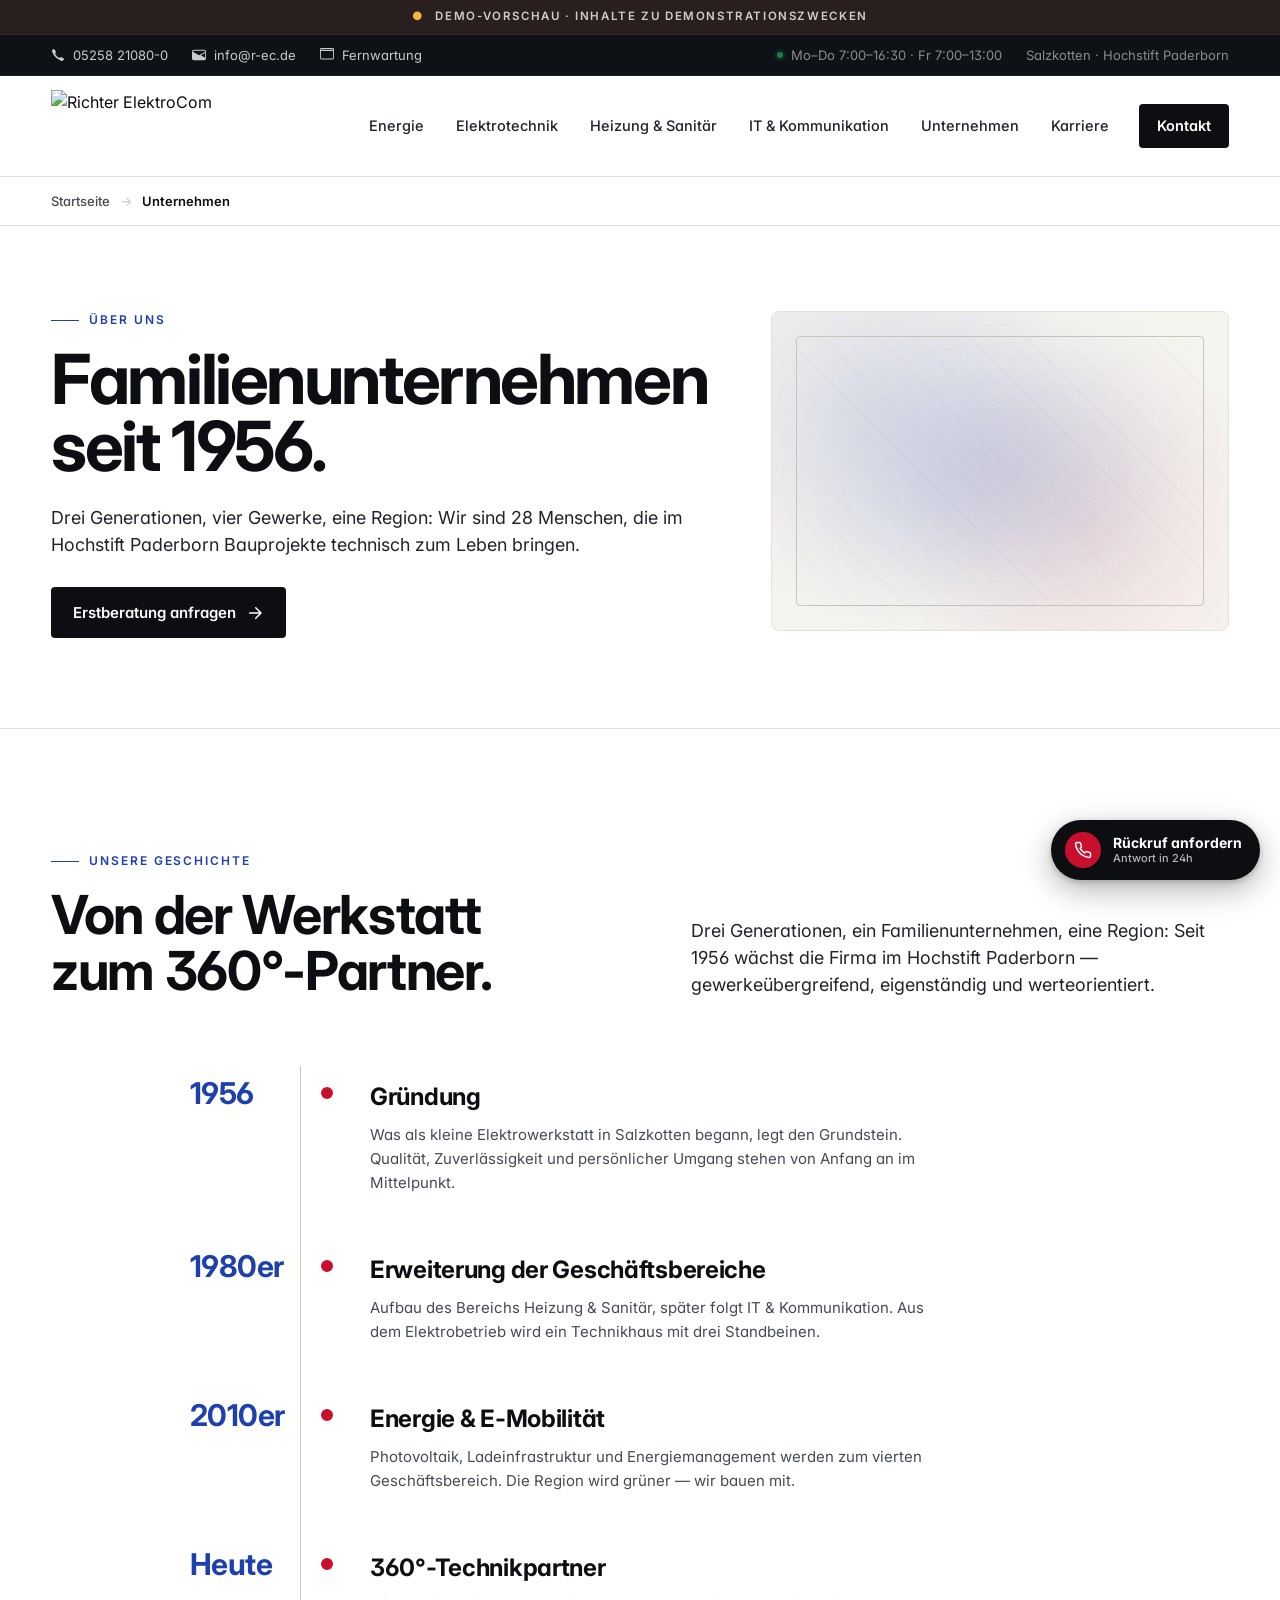
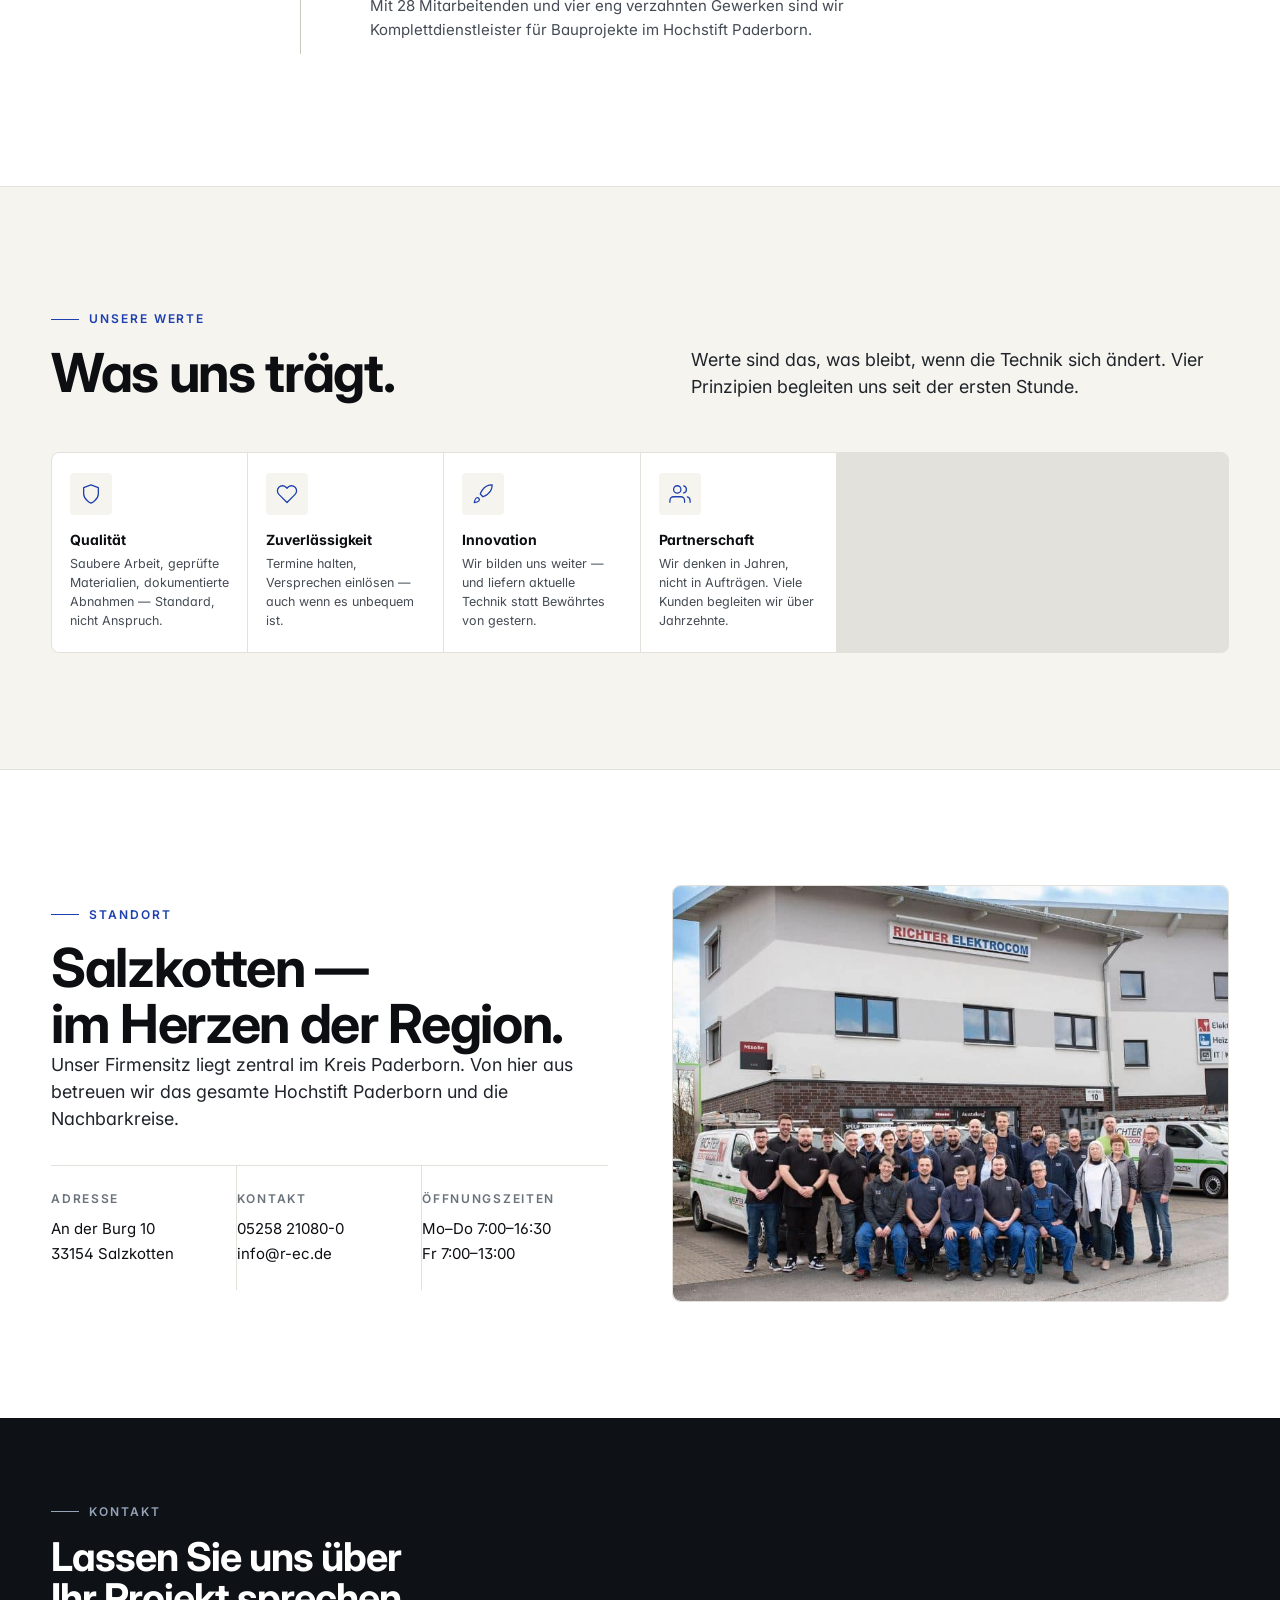
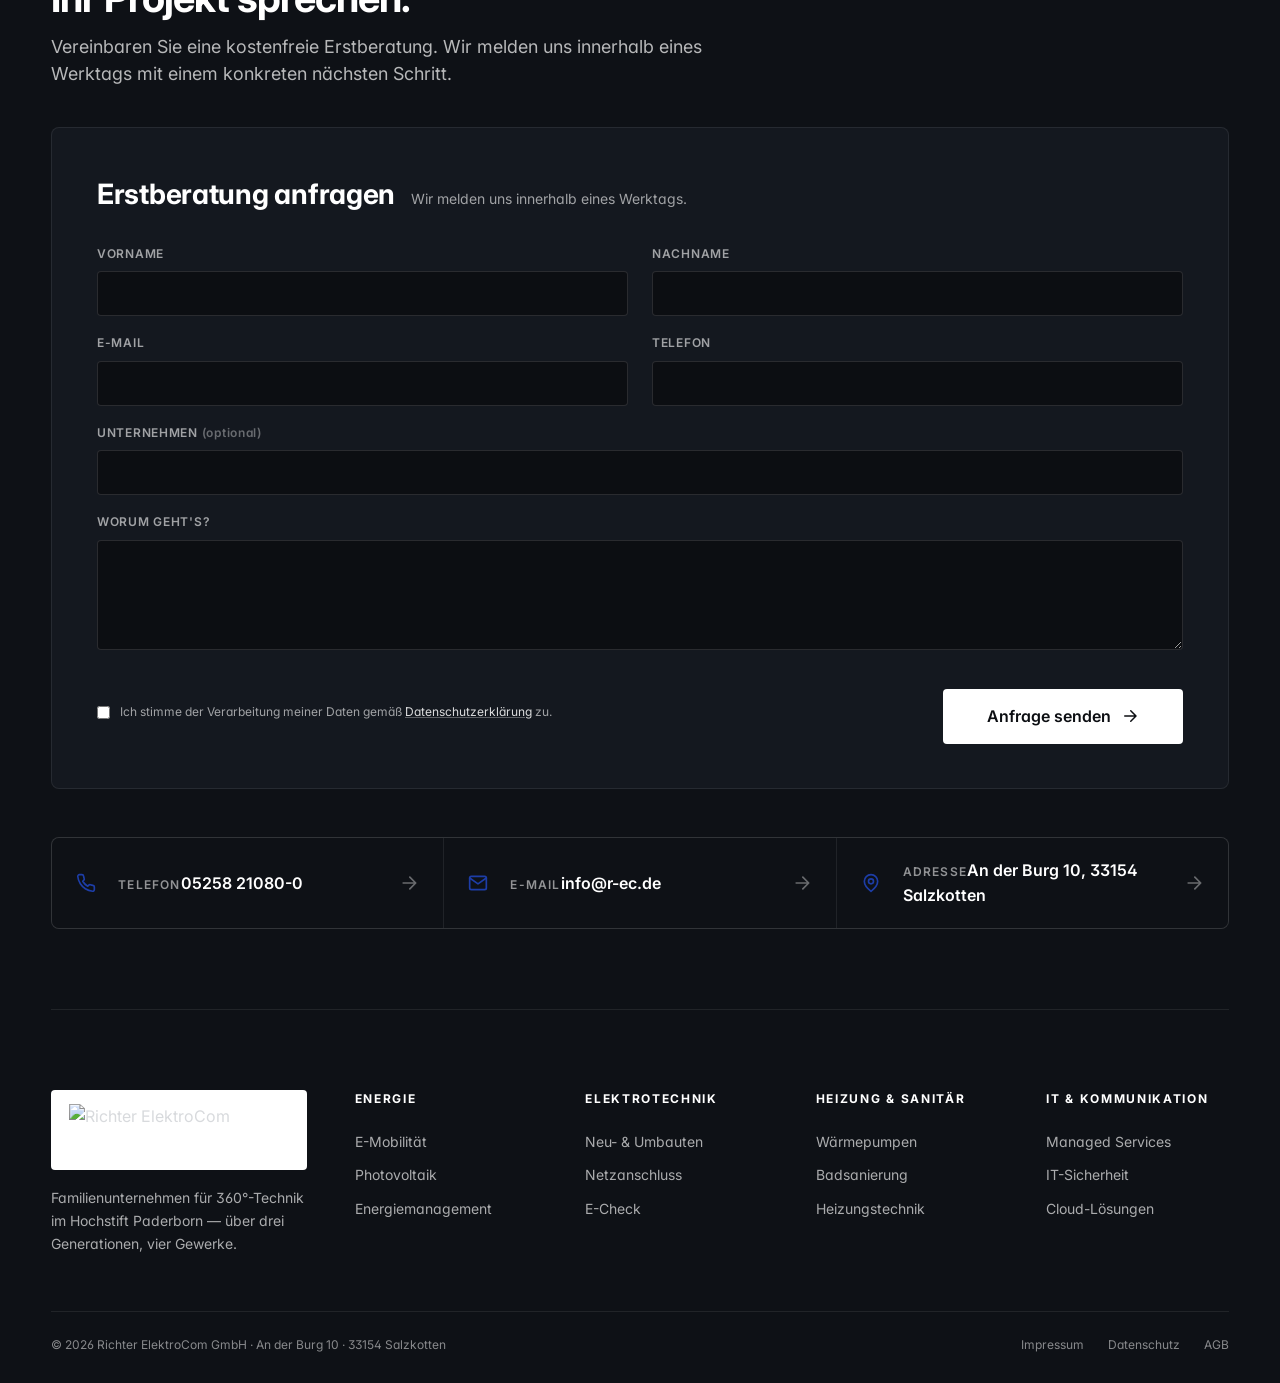
==== commit c6b1a660: "Integrate team photo in company about page Add team photo to the location section of the unternehmen" ====
--- a/unternehmen.html
+++ b/unternehmen.html
@@ -97,7 +97,7 @@
           <div><strong>Öffnungszeiten</strong><span>Mo–Do 7:00–16:30<br/>Fr 7:00–13:00</span></div>
         </div>
       </div>
-      <div class="location-map"><div class="map-ph"><svg viewBox="0 0 24 24" fill="none" stroke="currentColor" stroke-width="1.4"><path d="M20 10c0 6-8 12-8 12s-8-6-8-12a8 8 0 0 1 16 0z"/><circle cx="12" cy="10" r="3"/></svg><span>Kartenansicht · Salzkotten</span></div></div>
+      <div class="location-map"><img src="team-photo.jpg" alt="Richter ElektroCom Team vor dem Firmensitz in Salzkotten" style="width: 100%; height: 100%; object-fit: cover; border-radius: 8px;" /></div>
     </div>
   </div>
 </section>
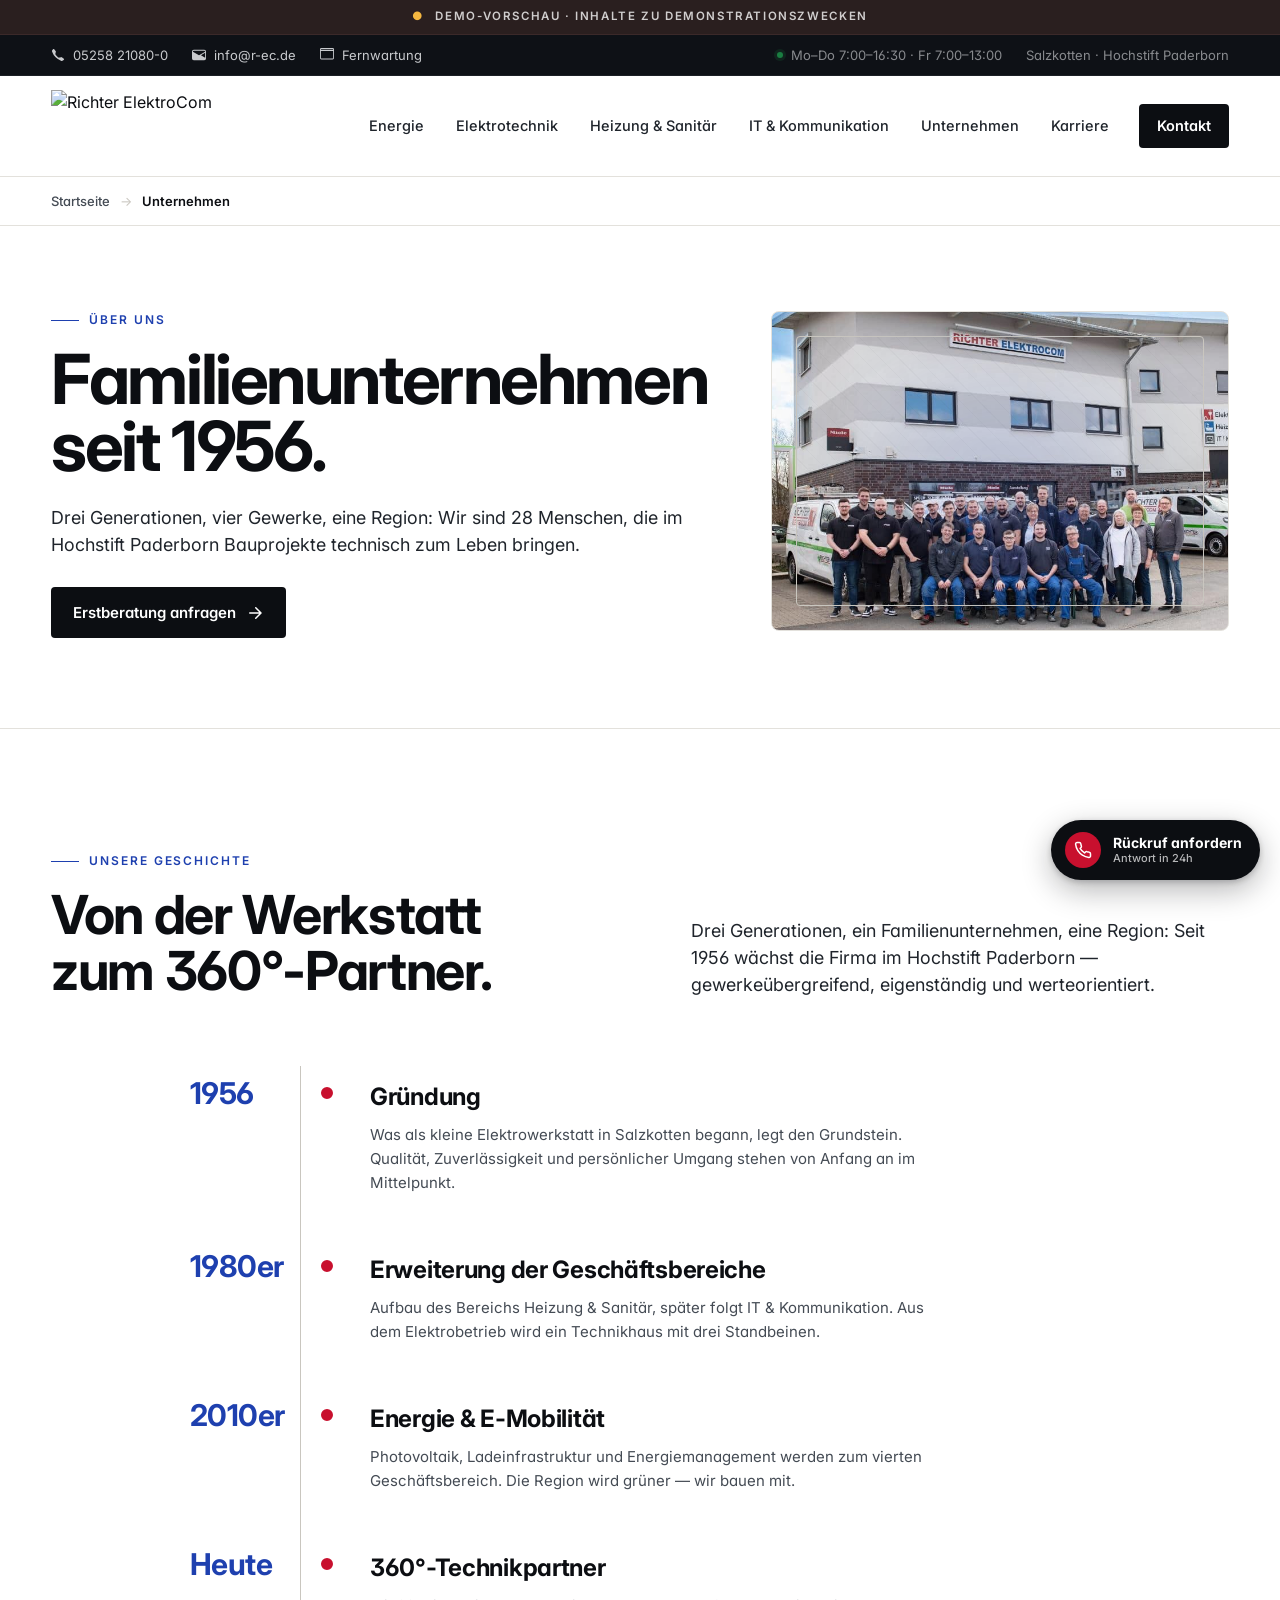
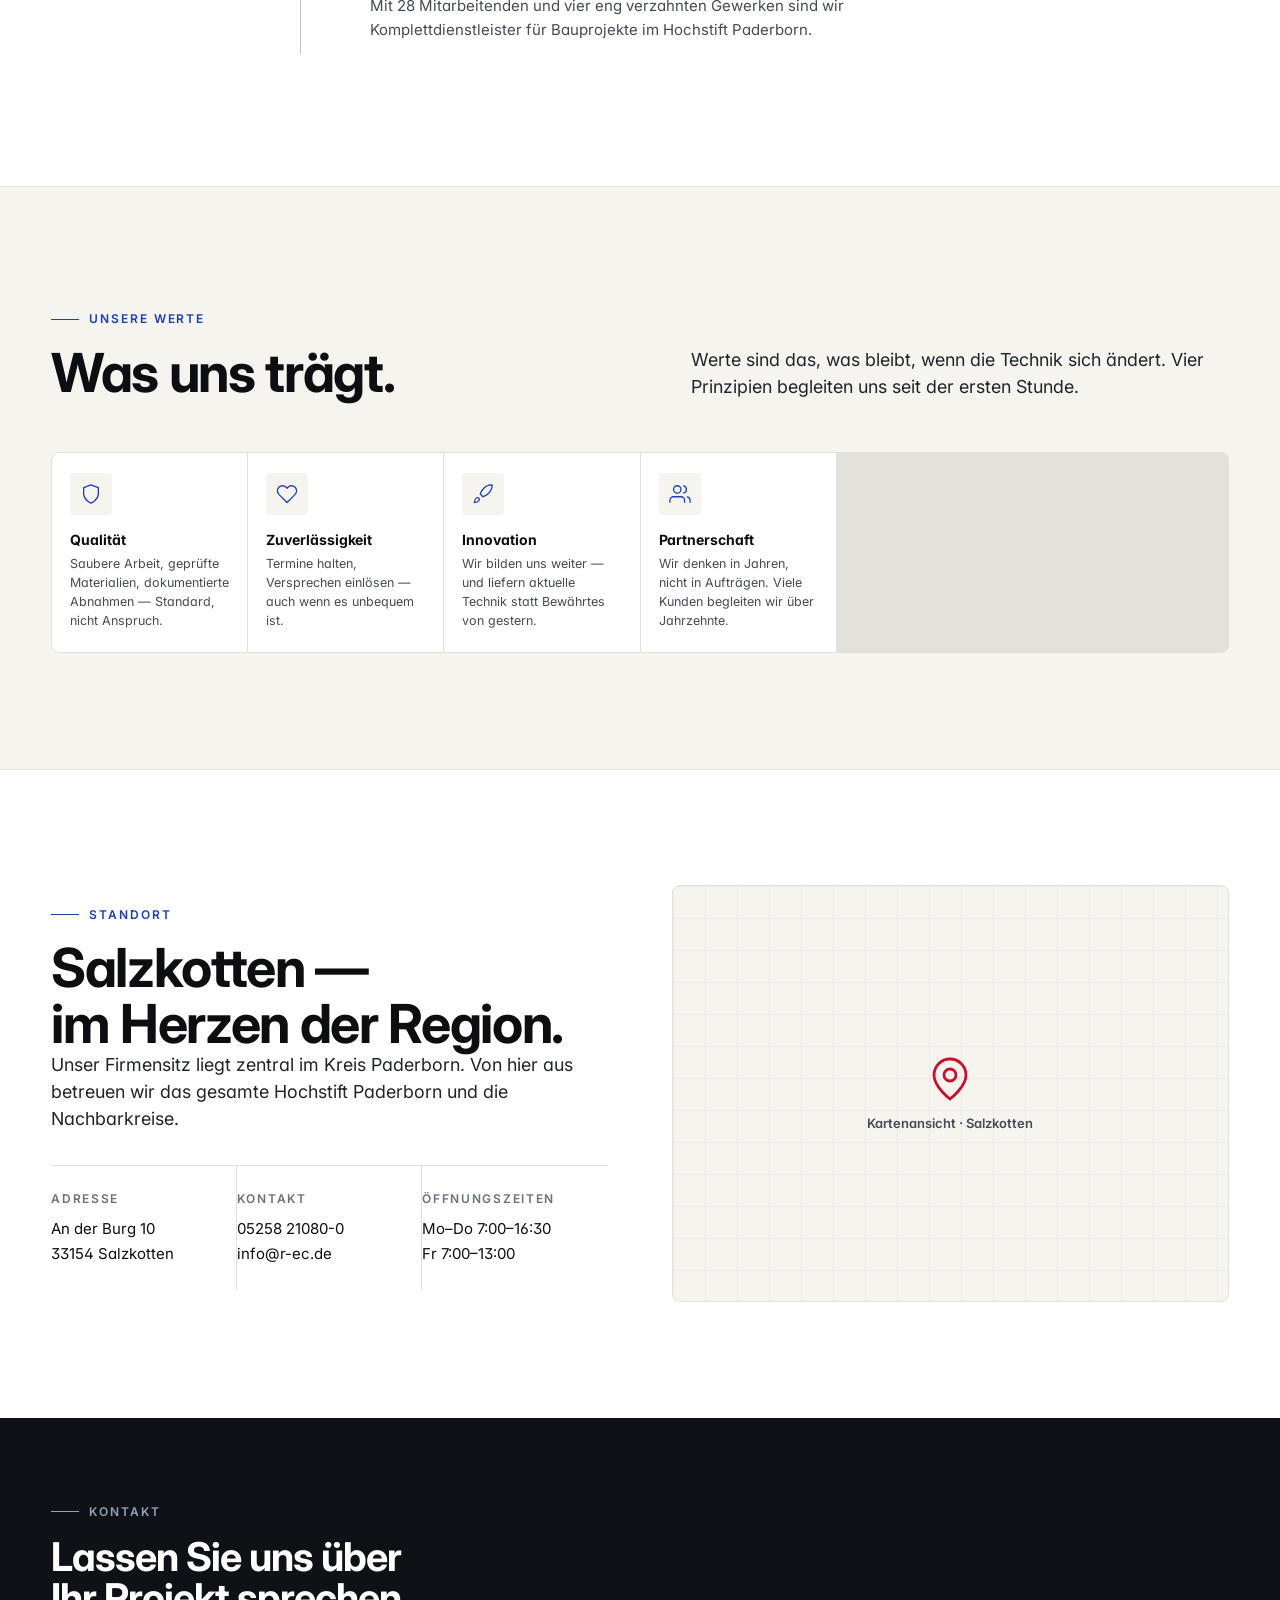
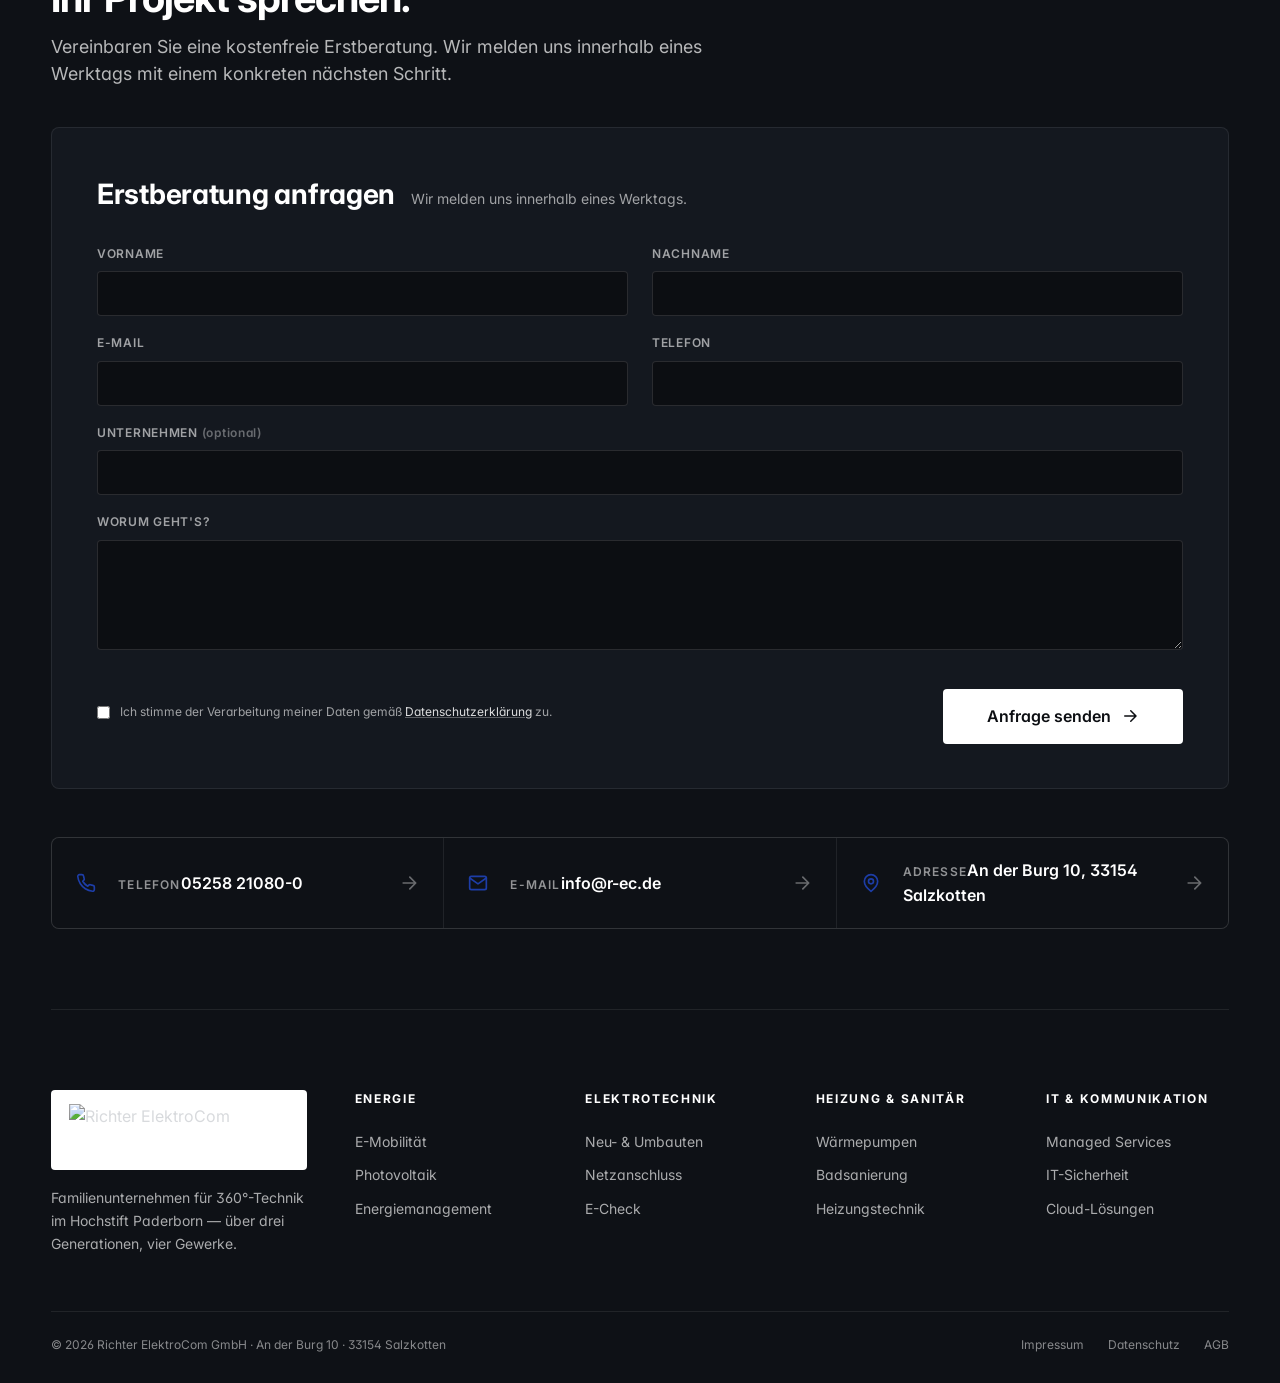
==== commit 06d7f7f0: "Move team photo to hero section Integrate team-photo.jpg in the page-hero-art section at the top of " ====
--- a/unternehmen.html
+++ b/unternehmen.html
@@ -66,7 +66,7 @@
         <a href="#kontakt" class="btn btn-primary">Erstberatung anfragen <span class="arr"><svg viewBox="0 0 24 24" fill="none" stroke="currentColor" stroke-width="2" stroke-linecap="round" stroke-linejoin="round"><path d="M5 12h14M13 5l7 7-7 7"/></svg></span></a>
       </div>
     </div>
-    <div class="page-hero-art" aria-hidden="true"></div>
+    <div class="page-hero-art" style="background-image: url('team-photo.jpg'); background-size: cover; background-position: center;"></div>
   </div></div></section>
 
 <main>
@@ -97,7 +97,7 @@
           <div><strong>Öffnungszeiten</strong><span>Mo–Do 7:00–16:30<br/>Fr 7:00–13:00</span></div>
         </div>
       </div>
-      <div class="location-map"><img src="team-photo.jpg" alt="Richter ElektroCom Team vor dem Firmensitz in Salzkotten" style="width: 100%; height: 100%; object-fit: cover; border-radius: 8px;" /></div>
+      <div class="location-map"><div class="map-ph"><svg viewBox="0 0 24 24" fill="none" stroke="currentColor" stroke-width="1.4"><path d="M20 10c0 6-8 12-8 12s-8-6-8-12a8 8 0 0 1 16 0z"/><circle cx="12" cy="10" r="3"/></svg><span>Kartenansicht · Salzkotten</span></div></div>
     </div>
   </div>
 </section>
